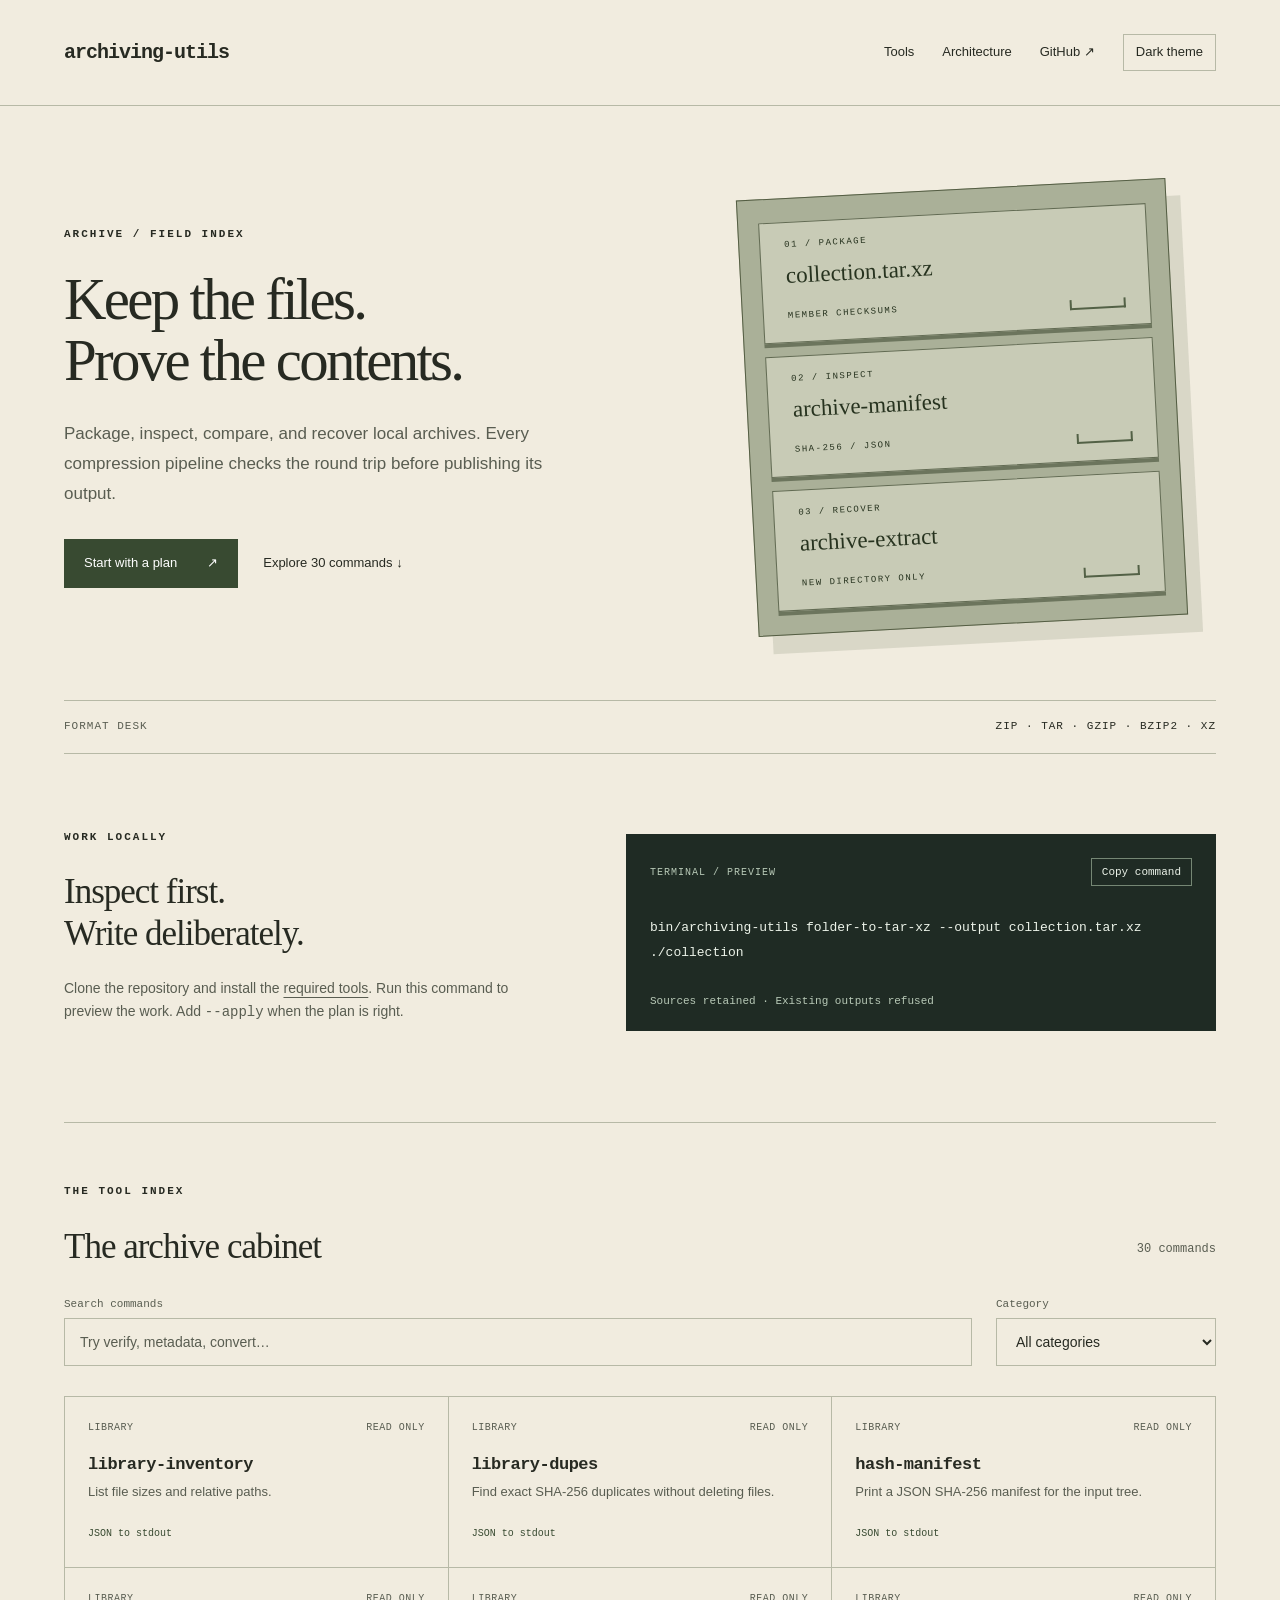
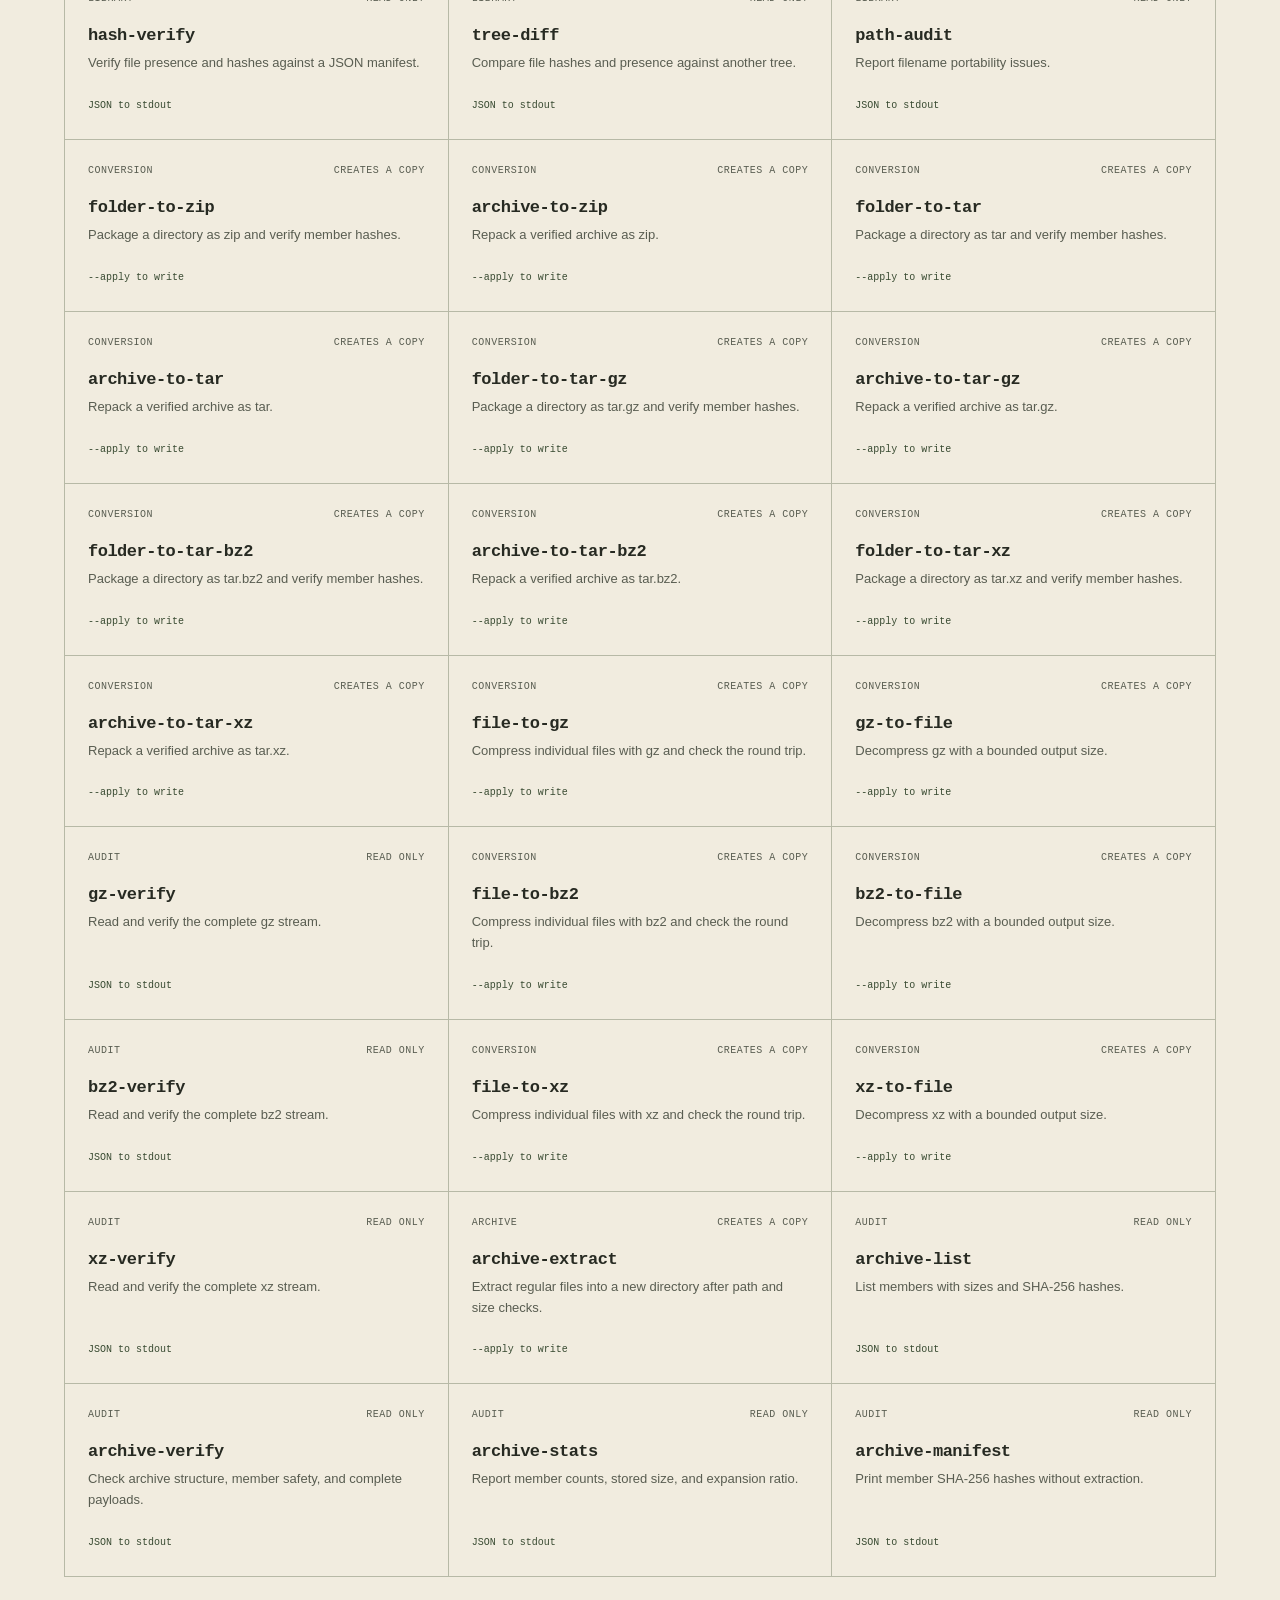
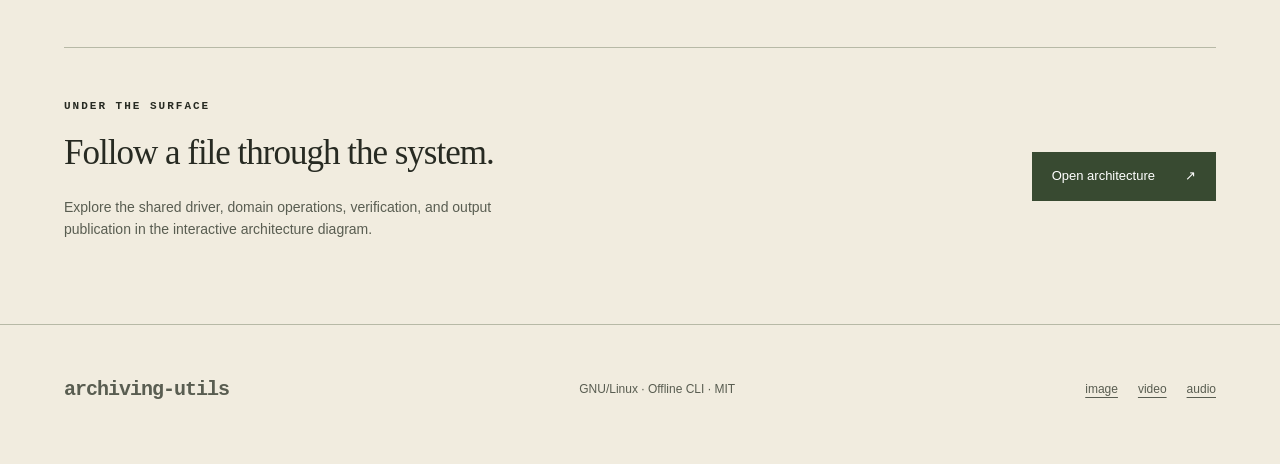
==== site/index.html @ 582b69da "feat: add verified archive tools and documentation site" ====
<!doctype html>
<html lang="en"><head><meta charset="utf-8"><meta name="viewport" content="width=device-width, initial-scale=1"><meta name="description" content="Package, inspect, compare, and recover local archives. Every compression pipeline checks the round trip before publishing its output."><meta name="color-scheme" content="light dark"><title>archiving-utils — local library tools</title><link rel="icon" href="favicon.svg" type="image/svg+xml"><link rel="stylesheet" href="style.css"><script src="app.js" defer></script></head>
<body class="archive"><a class="skip" href="#main">Skip to content</a><header><a class="wordmark" href="./">archiving-utils</a><nav aria-label="Main"><a href="#catalog">Tools</a><a href="diagrams/architecture.html">Architecture</a><a href="https://github.com/bolens/archiving-utils">GitHub ↗</a><button id="theme" type="button" aria-label="Toggle color theme">Theme</button></nav></header>
<main id="main"><section class="hero"><div class="hero-copy"><p class="eyebrow">ARCHIVE / FIELD INDEX</p><h1>Keep the files.<br>Prove the contents.</h1><p class="intro">Package, inspect, compare, and recover local archives. Every compression pipeline checks the round trip before publishing its output.</p><div class="hero-actions"><a class="primary" href="#start">Start with a plan <span>↗</span></a><a href="#catalog">Explore 30 commands ↓</a></div></div><div class="hero-art" aria-hidden="true"><div class="cabinet"><div class="drawer"><span>01 / PACKAGE</span><b>collection.tar.xz</b><small>MEMBER CHECKSUMS</small></div><div class="drawer"><span>02 / INSPECT</span><b>archive-manifest</b><small>SHA-256 / JSON</small></div><div class="drawer"><span>03 / RECOVER</span><b>archive-extract</b><small>NEW DIRECTORY ONLY</small></div></div></div></section>
<div class="format-band"><span>FORMAT DESK</span><p>ZIP · TAR · GZIP · BZIP2 · XZ</p></div>
<section id="start" class="start"><div><p class="eyebrow">WORK LOCALLY</p><h2>Inspect first.<br>Write deliberately.</h2><p>Clone the repository and install the <a href="https://github.com/bolens/archiving-utils/blob/main/docs/requirements.md">required tools</a>. Run this command to preview the work. Add <code>--apply</code> when the plan is right.</p></div><div class="terminal"><div class="terminal-title"><span>TERMINAL / PREVIEW</span><button id="copy" type="button">Copy command</button></div><pre><code id="command">bin/archiving-utils folder-to-tar-xz --output collection.tar.xz ./collection</code></pre><p id="copy-status" role="status">Sources retained · Existing outputs refused</p></div></section>
<section id="catalog" class="catalog"><div class="section-heading"><div><p class="eyebrow">THE TOOL INDEX</p><h2>The archive cabinet</h2></div><p id="count" role="status">30 commands</p></div><div class="filters"><label>Search commands<input type="search" id="search" placeholder="Try verify, metadata, convert…"></label><label>Category<select id="category"><option value="all">All categories</option><option value="archive">Archive</option><option value="audit">Audit</option><option value="conversion">Conversion</option><option value="library">Library</option></select></label></div><div class="tools"><article class="tool" data-category="library" data-search="library-inventory List file sizes and relative paths."><div class="tool-meta"><span>library</span><span>Read only</span></div><h3><a href="https://github.com/bolens/archiving-utils/tree/main/util/library/library-inventory">library-inventory</a></h3><p>List file sizes and relative paths.</p><code>JSON to stdout</code></article><article class="tool" data-category="library" data-search="library-dupes Find exact SHA-256 duplicates without deleting files."><div class="tool-meta"><span>library</span><span>Read only</span></div><h3><a href="https://github.com/bolens/archiving-utils/tree/main/util/library/library-dupes">library-dupes</a></h3><p>Find exact SHA-256 duplicates without deleting files.</p><code>JSON to stdout</code></article><article class="tool" data-category="library" data-search="hash-manifest Print a JSON SHA-256 manifest for the input tree."><div class="tool-meta"><span>library</span><span>Read only</span></div><h3><a href="https://github.com/bolens/archiving-utils/tree/main/util/library/hash-manifest">hash-manifest</a></h3><p>Print a JSON SHA-256 manifest for the input tree.</p><code>JSON to stdout</code></article><article class="tool" data-category="library" data-search="hash-verify Verify file presence and hashes against a JSON manifest."><div class="tool-meta"><span>library</span><span>Read only</span></div><h3><a href="https://github.com/bolens/archiving-utils/tree/main/util/library/hash-verify">hash-verify</a></h3><p>Verify file presence and hashes against a JSON manifest.</p><code>JSON to stdout</code></article><article class="tool" data-category="library" data-search="tree-diff Compare file hashes and presence against another tree."><div class="tool-meta"><span>library</span><span>Read only</span></div><h3><a href="https://github.com/bolens/archiving-utils/tree/main/util/library/tree-diff">tree-diff</a></h3><p>Compare file hashes and presence against another tree.</p><code>JSON to stdout</code></article><article class="tool" data-category="library" data-search="path-audit Report filename portability issues."><div class="tool-meta"><span>library</span><span>Read only</span></div><h3><a href="https://github.com/bolens/archiving-utils/tree/main/util/library/path-audit">path-audit</a></h3><p>Report filename portability issues.</p><code>JSON to stdout</code></article><article class="tool" data-category="conversion" data-search="folder-to-zip Package a directory as zip and verify member hashes."><div class="tool-meta"><span>conversion</span><span>Creates a copy</span></div><h3><a href="https://github.com/bolens/archiving-utils/tree/main/conversion/folder-to-zip">folder-to-zip</a></h3><p>Package a directory as zip and verify member hashes.</p><code>--apply to write</code></article><article class="tool" data-category="conversion" data-search="archive-to-zip Repack a verified archive as zip."><div class="tool-meta"><span>conversion</span><span>Creates a copy</span></div><h3><a href="https://github.com/bolens/archiving-utils/tree/main/conversion/archive-to-zip">archive-to-zip</a></h3><p>Repack a verified archive as zip.</p><code>--apply to write</code></article><article class="tool" data-category="conversion" data-search="folder-to-tar Package a directory as tar and verify member hashes."><div class="tool-meta"><span>conversion</span><span>Creates a copy</span></div><h3><a href="https://github.com/bolens/archiving-utils/tree/main/conversion/folder-to-tar">folder-to-tar</a></h3><p>Package a directory as tar and verify member hashes.</p><code>--apply to write</code></article><article class="tool" data-category="conversion" data-search="archive-to-tar Repack a verified archive as tar."><div class="tool-meta"><span>conversion</span><span>Creates a copy</span></div><h3><a href="https://github.com/bolens/archiving-utils/tree/main/conversion/archive-to-tar">archive-to-tar</a></h3><p>Repack a verified archive as tar.</p><code>--apply to write</code></article><article class="tool" data-category="conversion" data-search="folder-to-tar-gz Package a directory as tar.gz and verify member hashes."><div class="tool-meta"><span>conversion</span><span>Creates a copy</span></div><h3><a href="https://github.com/bolens/archiving-utils/tree/main/conversion/folder-to-tar-gz">folder-to-tar-gz</a></h3><p>Package a directory as tar.gz and verify member hashes.</p><code>--apply to write</code></article><article class="tool" data-category="conversion" data-search="archive-to-tar-gz Repack a verified archive as tar.gz."><div class="tool-meta"><span>conversion</span><span>Creates a copy</span></div><h3><a href="https://github.com/bolens/archiving-utils/tree/main/conversion/archive-to-tar-gz">archive-to-tar-gz</a></h3><p>Repack a verified archive as tar.gz.</p><code>--apply to write</code></article><article class="tool" data-category="conversion" data-search="folder-to-tar-bz2 Package a directory as tar.bz2 and verify member hashes."><div class="tool-meta"><span>conversion</span><span>Creates a copy</span></div><h3><a href="https://github.com/bolens/archiving-utils/tree/main/conversion/folder-to-tar-bz2">folder-to-tar-bz2</a></h3><p>Package a directory as tar.bz2 and verify member hashes.</p><code>--apply to write</code></article><article class="tool" data-category="conversion" data-search="archive-to-tar-bz2 Repack a verified archive as tar.bz2."><div class="tool-meta"><span>conversion</span><span>Creates a copy</span></div><h3><a href="https://github.com/bolens/archiving-utils/tree/main/conversion/archive-to-tar-bz2">archive-to-tar-bz2</a></h3><p>Repack a verified archive as tar.bz2.</p><code>--apply to write</code></article><article class="tool" data-category="conversion" data-search="folder-to-tar-xz Package a directory as tar.xz and verify member hashes."><div class="tool-meta"><span>conversion</span><span>Creates a copy</span></div><h3><a href="https://github.com/bolens/archiving-utils/tree/main/conversion/folder-to-tar-xz">folder-to-tar-xz</a></h3><p>Package a directory as tar.xz and verify member hashes.</p><code>--apply to write</code></article><article class="tool" data-category="conversion" data-search="archive-to-tar-xz Repack a verified archive as tar.xz."><div class="tool-meta"><span>conversion</span><span>Creates a copy</span></div><h3><a href="https://github.com/bolens/archiving-utils/tree/main/conversion/archive-to-tar-xz">archive-to-tar-xz</a></h3><p>Repack a verified archive as tar.xz.</p><code>--apply to write</code></article><article class="tool" data-category="conversion" data-search="file-to-gz Compress individual files with gz and check the round trip."><div class="tool-meta"><span>conversion</span><span>Creates a copy</span></div><h3><a href="https://github.com/bolens/archiving-utils/tree/main/conversion/file-to-gz">file-to-gz</a></h3><p>Compress individual files with gz and check the round trip.</p><code>--apply to write</code></article><article class="tool" data-category="conversion" data-search="gz-to-file Decompress gz with a bounded output size."><div class="tool-meta"><span>conversion</span><span>Creates a copy</span></div><h3><a href="https://github.com/bolens/archiving-utils/tree/main/conversion/gz-to-file">gz-to-file</a></h3><p>Decompress gz with a bounded output size.</p><code>--apply to write</code></article><article class="tool" data-category="audit" data-search="gz-verify Read and verify the complete gz stream."><div class="tool-meta"><span>audit</span><span>Read only</span></div><h3><a href="https://github.com/bolens/archiving-utils/tree/main/util/audit/gz-verify">gz-verify</a></h3><p>Read and verify the complete gz stream.</p><code>JSON to stdout</code></article><article class="tool" data-category="conversion" data-search="file-to-bz2 Compress individual files with bz2 and check the round trip."><div class="tool-meta"><span>conversion</span><span>Creates a copy</span></div><h3><a href="https://github.com/bolens/archiving-utils/tree/main/conversion/file-to-bz2">file-to-bz2</a></h3><p>Compress individual files with bz2 and check the round trip.</p><code>--apply to write</code></article><article class="tool" data-category="conversion" data-search="bz2-to-file Decompress bz2 with a bounded output size."><div class="tool-meta"><span>conversion</span><span>Creates a copy</span></div><h3><a href="https://github.com/bolens/archiving-utils/tree/main/conversion/bz2-to-file">bz2-to-file</a></h3><p>Decompress bz2 with a bounded output size.</p><code>--apply to write</code></article><article class="tool" data-category="audit" data-search="bz2-verify Read and verify the complete bz2 stream."><div class="tool-meta"><span>audit</span><span>Read only</span></div><h3><a href="https://github.com/bolens/archiving-utils/tree/main/util/audit/bz2-verify">bz2-verify</a></h3><p>Read and verify the complete bz2 stream.</p><code>JSON to stdout</code></article><article class="tool" data-category="conversion" data-search="file-to-xz Compress individual files with xz and check the round trip."><div class="tool-meta"><span>conversion</span><span>Creates a copy</span></div><h3><a href="https://github.com/bolens/archiving-utils/tree/main/conversion/file-to-xz">file-to-xz</a></h3><p>Compress individual files with xz and check the round trip.</p><code>--apply to write</code></article><article class="tool" data-category="conversion" data-search="xz-to-file Decompress xz with a bounded output size."><div class="tool-meta"><span>conversion</span><span>Creates a copy</span></div><h3><a href="https://github.com/bolens/archiving-utils/tree/main/conversion/xz-to-file">xz-to-file</a></h3><p>Decompress xz with a bounded output size.</p><code>--apply to write</code></article><article class="tool" data-category="audit" data-search="xz-verify Read and verify the complete xz stream."><div class="tool-meta"><span>audit</span><span>Read only</span></div><h3><a href="https://github.com/bolens/archiving-utils/tree/main/util/audit/xz-verify">xz-verify</a></h3><p>Read and verify the complete xz stream.</p><code>JSON to stdout</code></article><article class="tool" data-category="archive" data-search="archive-extract Extract regular files into a new directory after path and size checks."><div class="tool-meta"><span>archive</span><span>Creates a copy</span></div><h3><a href="https://github.com/bolens/archiving-utils/tree/main/util/archive/archive-extract">archive-extract</a></h3><p>Extract regular files into a new directory after path and size checks.</p><code>--apply to write</code></article><article class="tool" data-category="audit" data-search="archive-list List members with sizes and SHA-256 hashes."><div class="tool-meta"><span>audit</span><span>Read only</span></div><h3><a href="https://github.com/bolens/archiving-utils/tree/main/util/audit/archive-list">archive-list</a></h3><p>List members with sizes and SHA-256 hashes.</p><code>JSON to stdout</code></article><article class="tool" data-category="audit" data-search="archive-verify Check archive structure, member safety, and complete payloads."><div class="tool-meta"><span>audit</span><span>Read only</span></div><h3><a href="https://github.com/bolens/archiving-utils/tree/main/util/audit/archive-verify">archive-verify</a></h3><p>Check archive structure, member safety, and complete payloads.</p><code>JSON to stdout</code></article><article class="tool" data-category="audit" data-search="archive-stats Report member counts, stored size, and expansion ratio."><div class="tool-meta"><span>audit</span><span>Read only</span></div><h3><a href="https://github.com/bolens/archiving-utils/tree/main/util/audit/archive-stats">archive-stats</a></h3><p>Report member counts, stored size, and expansion ratio.</p><code>JSON to stdout</code></article><article class="tool" data-category="audit" data-search="archive-manifest Print member SHA-256 hashes without extraction."><div class="tool-meta"><span>audit</span><span>Read only</span></div><h3><a href="https://github.com/bolens/archiving-utils/tree/main/util/audit/archive-manifest">archive-manifest</a></h3><p>Print member SHA-256 hashes without extraction.</p><code>JSON to stdout</code></article></div><p id="empty" hidden>No commands match. Try another search or select all categories.</p></section>
<section class="architecture-link"><div><p class="eyebrow">UNDER THE SURFACE</p><h2>Follow a file through the system.</h2><p>Explore the shared driver, domain operations, verification, and output publication in the interactive architecture diagram.</p></div><a class="primary" href="diagrams/architecture.html">Open architecture <span>↗</span></a></section>
</main><footer><a class="wordmark" href="./">archiving-utils</a><p>GNU/Linux · Offline CLI · MIT</p><div><a href="https://bolens.github.io/image-utils/">image</a><a href="https://bolens.github.io/video-utils/">video</a><a href="https://github.com/bolens/audio-utils">audio</a></div></footer></body></html>
---- site/style.css ----
*{box-sizing:border-box}html{scroll-behavior:smooth;scroll-padding-top:24px}body{--bg:#f1ecdf;--ink:#272a22;--muted:#595d51;--line:#b7b9a6;--panel:#e4e1d2;--accent:#384a31;--accent-ink:#fff;--code:#1f2b24;margin:0;background:var(--bg);color:var(--ink);font-family:Arial,Helvetica,sans-serif;line-height:1.6}body.image{--bg:#f9f8f3;--ink:#262427;--muted:#66616b;--line:#d4ced8;--panel:#eeebf0;--accent:#713fed;--code:#282034}body.video{--bg:#101619;--ink:#e8eff0;--muted:#a0b4bb;--line:#34474e;--panel:#1c282d;--accent:#bdff69;--accent-ink:#152013;--code:#0a1012}body[data-theme=dark]:not(.video){--bg:#19211d;--ink:#edf1e9;--muted:#b7c6b8;--line:#526054;--panel:#27342b;--accent:#b2cf9e;--accent-ink:#162110;--code:#101b14}body.image[data-theme=dark]{--bg:#211d28;--ink:#f0eaf5;--muted:#c0b2ce;--line:#554966;--panel:#302737;--accent:#ccb0ff;--accent-ink:#251935;--code:#17111f}body.video[data-theme=light]{--bg:#eff4ed;--ink:#17221a;--muted:#4a6050;--line:#adc2b0;--panel:#e0e9dc;--accent:#2f511a;--accent-ink:#fff;--code:#0a1012}a{color:inherit;text-underline-offset:4px}button,input,select{font:inherit}button,a,input,select{-webkit-tap-highlight-color:transparent}button{cursor:pointer}a:focus-visible,button:focus-visible,input:focus-visible,select:focus-visible{outline:3px solid var(--accent);outline-offset:5px}header,main,footer{max-width:1440px;margin:0 auto;padding:0 64px}header{min-height:106px;display:flex;align-items:center;justify-content:space-between;border-bottom:1px solid var(--line);gap:24px}.wordmark{font-family:monospace;font-size:20px;font-weight:bold;letter-spacing:-1px;text-decoration:none}nav{display:flex;gap:28px;align-items:center;font-size:13px}nav a{text-decoration:none}nav a:hover{text-decoration:underline}nav button{background:none;border:1px solid var(--line);color:var(--ink);padding:7px 12px;border-radius:0}.hero{min-height:594px;display:grid;grid-template-columns:1.15fr 1fr;align-items:center;gap:58px;padding:72px 0 64px}.eyebrow{font-family:monospace;font-size:11px;font-weight:700;letter-spacing:2px;margin:0 0 25px}h1{font-family:Georgia,serif;font-weight:400;font-size:clamp(44px,4.6vw,72px);line-height:1.04;letter-spacing:-2.7px;margin:0 0 28px}.image h1{font-family:Arial,sans-serif;font-size:clamp(42px,4.4vw,66px);font-weight:600;letter-spacing:-3.5px}.video h1{font-family:Arial,sans-serif;font-weight:700;font-size:clamp(44px,4.8vw,72px);letter-spacing:-3px}.intro{font-size:17px;line-height:1.75;max-width:510px;color:var(--muted)}.hero-actions{display:flex;gap:25px;align-items:center;margin-top:30px;font-size:13px}.hero-actions>a:last-child{text-decoration:none}.primary{display:inline-flex;gap:30px;align-items:center;justify-content:space-between;background:var(--accent);color:var(--accent-ink);padding:14px 20px;font-size:13px;text-decoration:none;white-space:nowrap}.primary:hover{filter:brightness(1.15)}.format-band{display:flex;justify-content:space-between;gap:24px;border-top:1px solid var(--line);border-bottom:1px solid var(--line);padding:17px 0;font-family:monospace;font-size:11px;letter-spacing:1px}.format-band>span{color:var(--muted);flex-shrink:0}.format-band p{margin:0}.start{display:grid;grid-template-columns:1fr 1.25fr;gap:90px;align-items:center;padding:75px 0 85px}h2{font-size:32px;font-weight:500;letter-spacing:-1px;line-height:1.2;margin:0 0 22px}.archive h2{font-family:Georgia,serif;font-size:35px}.start p:not(.eyebrow),.architecture-link p:not(.eyebrow){max-width:470px;font-size:14px;color:var(--muted)}.terminal{background:var(--code);color:#ecf3e9;min-width:0;padding:24px}.terminal-title{display:flex;justify-content:space-between;align-items:center;gap:12px;font:10px monospace;letter-spacing:1px;color:#b8c9b7}.terminal button{color:#ecf3e9;border:1px solid #758774;background:transparent;padding:7px 10px;font-size:11px;letter-spacing:0}pre{white-space:pre-wrap;overflow-wrap:anywhere;font-size:13px;line-height:1.9;margin:30px 0}code{font-family:monospace}.terminal p{font:11px monospace!important;color:#b8c9b7!important;margin:0}.catalog{border-top:1px solid var(--line);padding:60px 0 70px}.section-heading{display:flex;align-items:flex-end;justify-content:space-between;gap:20px;margin-bottom:30px}.section-heading h2{margin:0}.section-heading>p{font:12px monospace;color:var(--muted)}.filters{display:grid;grid-template-columns:1fr 220px;gap:24px;margin-bottom:30px}.filters label{display:flex;flex-direction:column;gap:8px;font:11px monospace;color:var(--muted)}input,select{color:var(--ink);background:var(--bg);border:1px solid var(--line);border-radius:0;padding:12px 15px;height:48px;width:100%;font:14px Arial,sans-serif}input::placeholder{color:var(--muted)}.tools{display:grid;grid-template-columns:repeat(3,minmax(0,1fr));gap:0;border-left:1px solid var(--line);border-top:1px solid var(--line)}.tool{min-width:0;padding:25px 23px;border-right:1px solid var(--line);border-bottom:1px solid var(--line);display:flex;flex-direction:column}.tool[hidden]{display:none}.tool-meta{display:flex;justify-content:space-between;gap:8px;font:10px monospace;color:var(--muted);text-transform:uppercase;letter-spacing:.5px}h3{font:600 17px monospace;letter-spacing:-.5px;overflow-wrap:anywhere;margin:22px 0 8px}h3 a{text-decoration:none}h3 a:hover{text-decoration:underline}.tool p{font-size:13px;color:var(--muted);margin:0 0 24px;flex:1}.tool>code{font-size:10px;color:var(--accent)}.image .tools{gap:16px;border:none}.image .tool{border:1px solid var(--line);background:var(--panel)}.video .tool{background:var(--panel)}#empty{border:1px solid var(--line);padding:30px}.architecture-link{padding:50px 0 70px;border-top:1px solid var(--line);display:flex;align-items:center;justify-content:space-between;gap:50px}.architecture-link h2{max-width:480px}.architecture-link .eyebrow{margin-bottom:16px}footer{min-height:130px;display:flex;gap:30px;align-items:center;justify-content:space-between;border-top:1px solid var(--line);font-size:12px;color:var(--muted)}footer div{display:flex;gap:20px}.skip{position:absolute;left:20px;top:-100px;padding:15px;background:var(--bg);z-index:5}.skip:focus{top:20px}.cabinet{background:#aab098;border:1px solid #545d43;padding:23px 20px 10px;transform:rotate(-3deg);box-shadow:14px 18px 0 #3f4b3022;max-width:430px;margin:auto}.drawer{position:relative;background:#c8cbb6;border:1px solid #626b53;margin-bottom:13px;padding:17px 24px 21px;color:#27331f;box-shadow:0 4px 0 #6c755d}.drawer span,.drawer small{display:block;font:9px monospace;letter-spacing:1.5px}.drawer b{display:block;font:23px Georgia,serif;margin:13px 0 22px}.drawer:after{content:'';position:absolute;right:24px;bottom:17px;width:52px;height:8px;border:2px solid #536146;border-top:0}.contact-art{display:grid;grid-template-columns:1fr 1fr;gap:14px;padding:18px;background:#e9e3ee;transform:rotate(3deg)}.swatch{aspect-ratio:1;position:relative;overflow:hidden;background:#c3afe5}.swatch:before{content:'';position:absolute;width:75%;height:75%;border-radius:50%;background:#704ba8;left:35%;top:25%;box-shadow:-50px -25px 0 #eddc8b}.swatch span{position:absolute;bottom:10px;left:12px;z-index:1;font:9px monospace;letter-spacing:1px;color:#241832;background:#f4edf9;padding:4px 7px}.s2{filter:grayscale(1)}.s3{background:#e0a773}.s3:before{width:135%;height:135%;left:5%;top:5%;background:#843e42;box-shadow:-40px -60px 0 #dec484}.s4{background:#b1bcad}.s4:before{width:45%;height:45%;left:40%;top:38%;background:#4c6657;box-shadow:-40px -35px 0 #d9dcb1}.art-note{font:10px monospace;color:var(--muted);text-align:center;padding-top:18px}.monitor{background:#172127;border:1px solid #48595e;box-shadow:15px 18px 0 #8dff6620;padding:17px;color:#cee1de}.timecode{display:flex;justify-content:space-between;font:11px monospace;color:#d2ff91;margin-bottom:14px}.timecode span{font-size:8px;color:#a2b9b8}.frame-art{height:200px;background:#809477;display:flex;overflow:hidden;align-items:flex-end;gap:2px}.frame-art i{display:block;flex:1;height:130%;background:#2e493b;transform:rotate(22deg) translateY(30px)}.frame-art i:nth-child(2){height:90%;background:#a3bb8e}.frame-art i:nth-child(3){height:115%;background:#496e52}.frame-art i:nth-child(4){height:70%;background:#d3e2bd}.tracks{display:grid;gap:7px;margin-top:17px}.tracks>div{display:flex;gap:10px;align-items:center;font:8px monospace}.tracks span{width:22px}.tracks b{font-weight:400;padding:10px;background:#3a5246;width:100%;border-left:3px solid #bef58e}.tracks>div:nth-child(2) b{background:#344e5b;border-color:#8bc8e1}.tracks>div:nth-child(3) b{background:#4b495c;border-color:#b4a7e1}@media(min-width:1600px){header,main,footer{padding-left:80px;padding-right:80px}}@media(max-width:1000px){header,main,footer{padding-left:32px;padding-right:32px}.hero{gap:28px;min-height:520px}.hero-actions{flex-direction:column;align-items:flex-start;gap:18px}.start{gap:35px}.tools{grid-template-columns:repeat(2,minmax(0,1fr))}h1,.image h1,.video h1{font-size:48px}.drawer b{font-size:20px}}@media(max-width:650px){header,main,footer{padding-left:22px;padding-right:22px}header{padding-top:22px;padding-bottom:22px;flex-wrap:wrap;gap:18px;min-height:0}.wordmark{font-size:19px}nav{gap:18px;font-size:12px;width:100%;justify-content:space-between}nav button{padding:5px 9px}.hero{grid-template-columns:1fr;padding:45px 0;gap:35px}h1,.image h1,.video h1{font-size:46px;letter-spacing:-2.5px}.hero-art{max-width:420px;width:100%;margin:0 auto;padding:8px}.hero-actions{flex-direction:row;align-items:center;gap:18px;flex-wrap:wrap}.intro{font-size:16px}.format-band{flex-direction:column;gap:8px;font-size:10px}.start{grid-template-columns:1fr;gap:25px;padding:45px 0}.start h2 br{display:none}.terminal{padding:20px}.terminal-title{letter-spacing:0}.filters{grid-template-columns:1fr;gap:16px}.tools{grid-template-columns:1fr}.section-heading{align-items:flex-start;flex-direction:column;gap:10px}.section-heading>p{margin:0}.catalog{padding:40px 0}.architecture-link{padding:40px 0;flex-direction:column;align-items:flex-start;gap:15px}footer{padding-top:30px;padding-bottom:30px;flex-direction:column;align-items:flex-start;gap:12px}footer p{margin:0}.eyebrow{font-size:10px;margin-bottom:20px}}@media(prefers-reduced-motion:reduce){html{scroll-behavior:auto}*{animation:none!important;transition:none!important}}
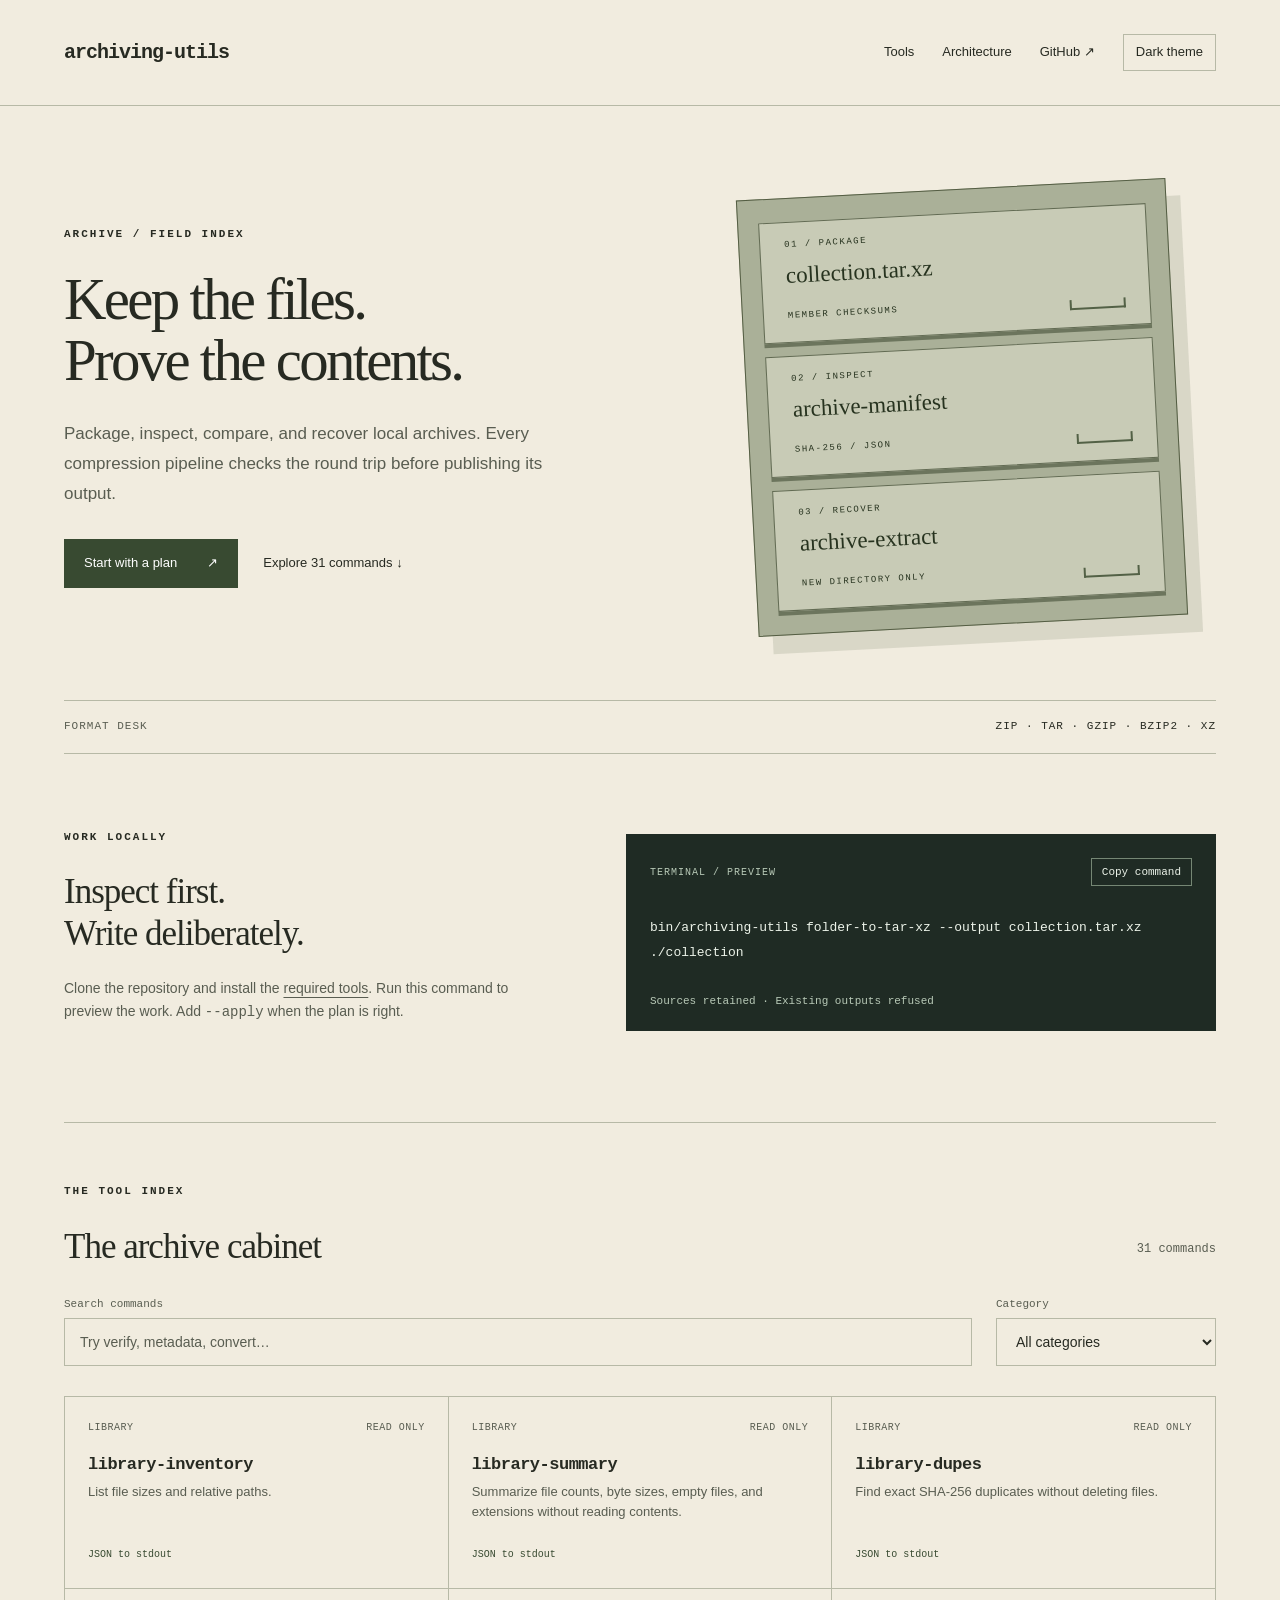
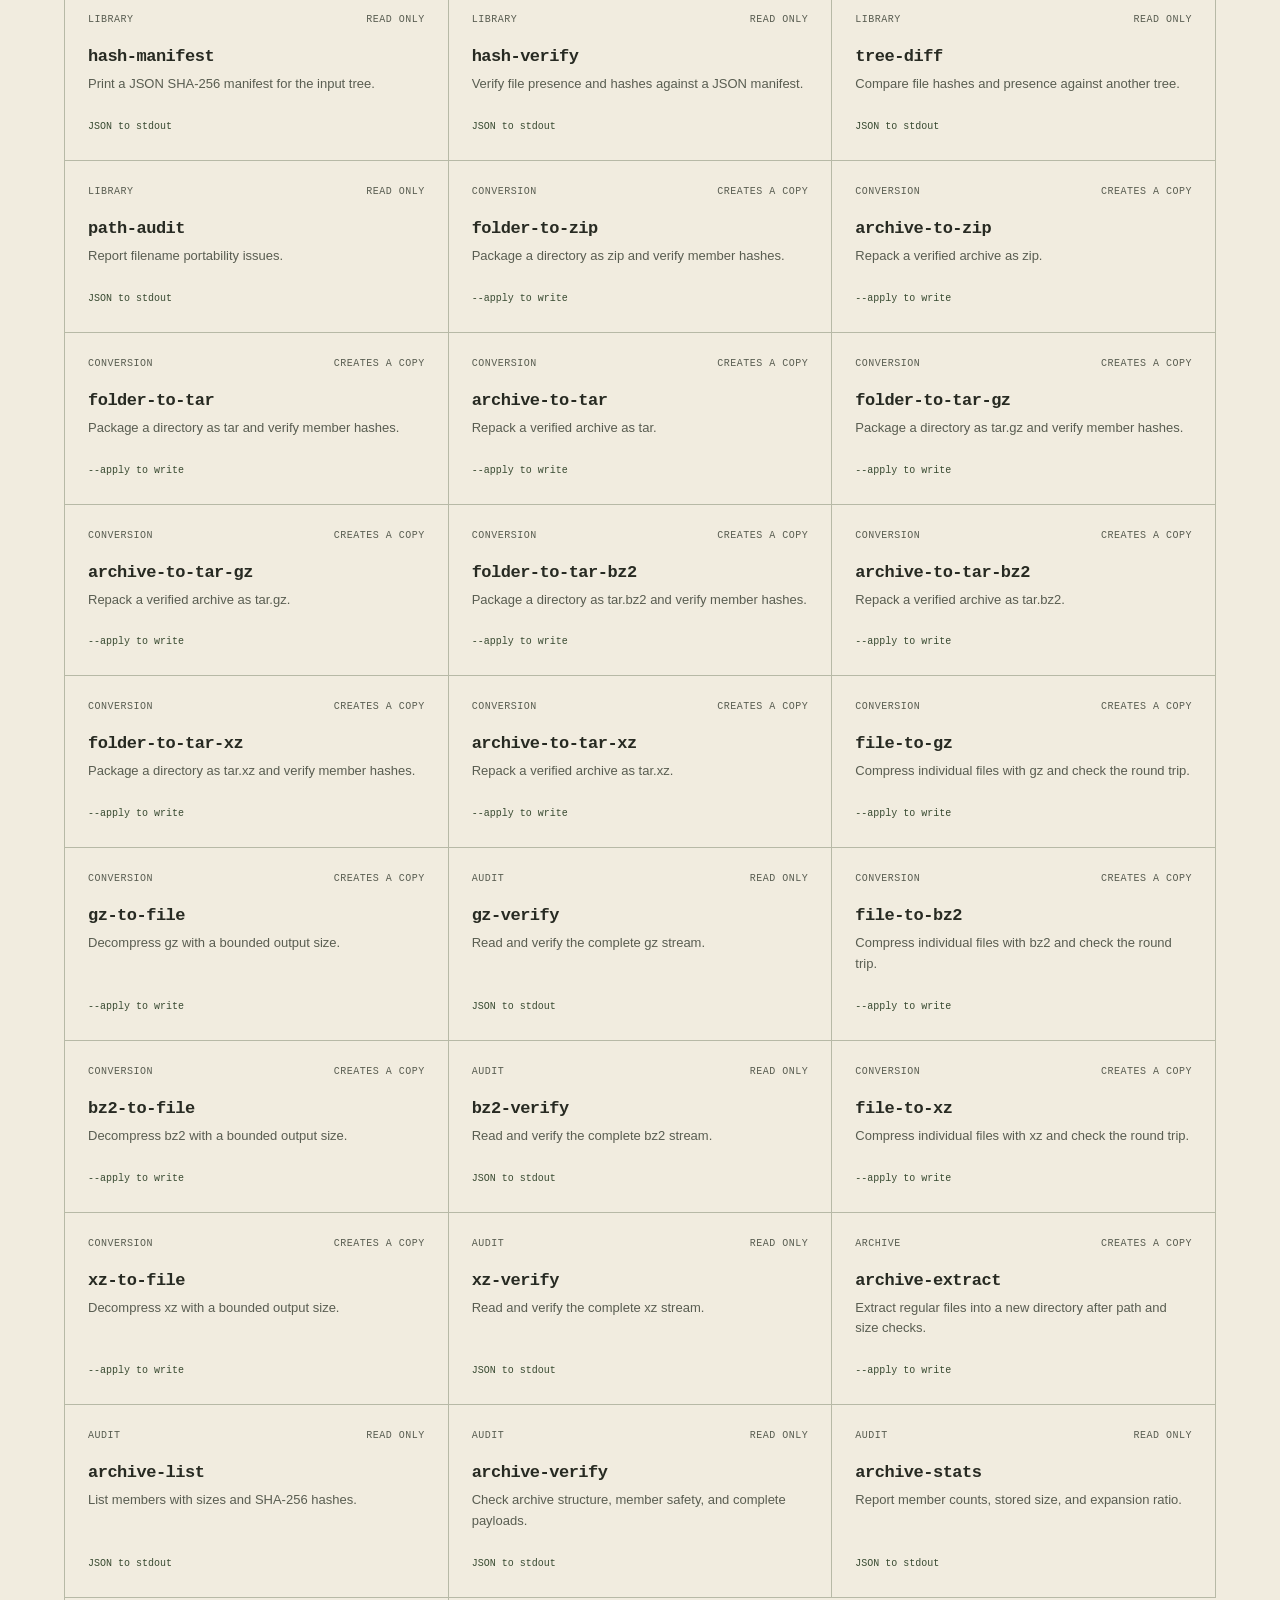
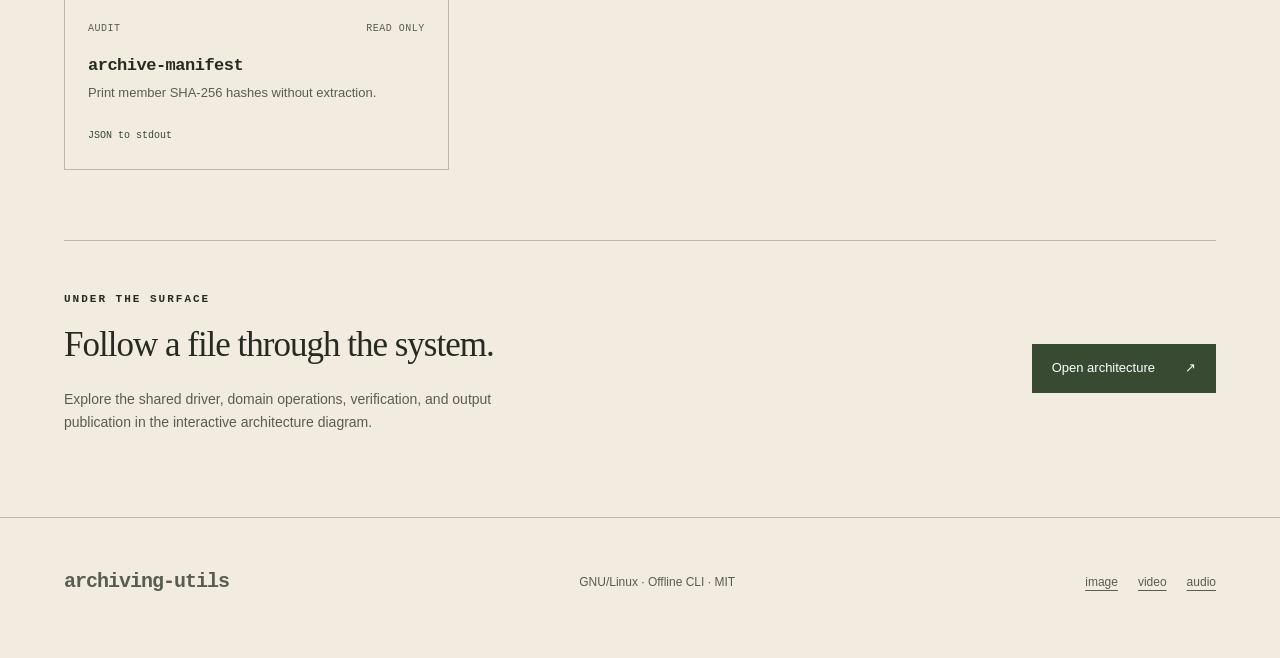
==== commit 825e7793: "feat: summarize library sizes and file types" ====
--- a/site/index.html
+++ b/site/index.html
@@ -1,9 +1,9 @@
 <!doctype html>
 <html lang="en"><head><meta charset="utf-8"><meta name="viewport" content="width=device-width, initial-scale=1"><meta name="description" content="Package, inspect, compare, and recover local archives. Every compression pipeline checks the round trip before publishing its output."><meta name="color-scheme" content="light dark"><title>archiving-utils — local library tools</title><link rel="icon" href="favicon.svg" type="image/svg+xml"><link rel="stylesheet" href="style.css"><script src="app.js" defer></script></head>
 <body class="archive"><a class="skip" href="#main">Skip to content</a><header><a class="wordmark" href="./">archiving-utils</a><nav aria-label="Main"><a href="#catalog">Tools</a><a href="diagrams/architecture.html">Architecture</a><a href="https://github.com/bolens/archiving-utils">GitHub ↗</a><button id="theme" type="button" aria-label="Toggle color theme">Theme</button></nav></header>
-<main id="main"><section class="hero"><div class="hero-copy"><p class="eyebrow">ARCHIVE / FIELD INDEX</p><h1>Keep the files.<br>Prove the contents.</h1><p class="intro">Package, inspect, compare, and recover local archives. Every compression pipeline checks the round trip before publishing its output.</p><div class="hero-actions"><a class="primary" href="#start">Start with a plan <span>↗</span></a><a href="#catalog">Explore 30 commands ↓</a></div></div><div class="hero-art" aria-hidden="true"><div class="cabinet"><div class="drawer"><span>01 / PACKAGE</span><b>collection.tar.xz</b><small>MEMBER CHECKSUMS</small></div><div class="drawer"><span>02 / INSPECT</span><b>archive-manifest</b><small>SHA-256 / JSON</small></div><div class="drawer"><span>03 / RECOVER</span><b>archive-extract</b><small>NEW DIRECTORY ONLY</small></div></div></div></section>
+<main id="main"><section class="hero"><div class="hero-copy"><p class="eyebrow">ARCHIVE / FIELD INDEX</p><h1>Keep the files.<br>Prove the contents.</h1><p class="intro">Package, inspect, compare, and recover local archives. Every compression pipeline checks the round trip before publishing its output.</p><div class="hero-actions"><a class="primary" href="#start">Start with a plan <span>↗</span></a><a href="#catalog">Explore 31 commands ↓</a></div></div><div class="hero-art" aria-hidden="true"><div class="cabinet"><div class="drawer"><span>01 / PACKAGE</span><b>collection.tar.xz</b><small>MEMBER CHECKSUMS</small></div><div class="drawer"><span>02 / INSPECT</span><b>archive-manifest</b><small>SHA-256 / JSON</small></div><div class="drawer"><span>03 / RECOVER</span><b>archive-extract</b><small>NEW DIRECTORY ONLY</small></div></div></div></section>
 <div class="format-band"><span>FORMAT DESK</span><p>ZIP · TAR · GZIP · BZIP2 · XZ</p></div>
 <section id="start" class="start"><div><p class="eyebrow">WORK LOCALLY</p><h2>Inspect first.<br>Write deliberately.</h2><p>Clone the repository and install the <a href="https://github.com/bolens/archiving-utils/blob/main/docs/requirements.md">required tools</a>. Run this command to preview the work. Add <code>--apply</code> when the plan is right.</p></div><div class="terminal"><div class="terminal-title"><span>TERMINAL / PREVIEW</span><button id="copy" type="button">Copy command</button></div><pre><code id="command">bin/archiving-utils folder-to-tar-xz --output collection.tar.xz ./collection</code></pre><p id="copy-status" role="status">Sources retained · Existing outputs refused</p></div></section>
-<section id="catalog" class="catalog"><div class="section-heading"><div><p class="eyebrow">THE TOOL INDEX</p><h2>The archive cabinet</h2></div><p id="count" role="status">30 commands</p></div><div class="filters"><label>Search commands<input type="search" id="search" placeholder="Try verify, metadata, convert…"></label><label>Category<select id="category"><option value="all">All categories</option><option value="archive">Archive</option><option value="audit">Audit</option><option value="conversion">Conversion</option><option value="library">Library</option></select></label></div><div class="tools"><article class="tool" data-category="library" data-search="library-inventory List file sizes and relative paths."><div class="tool-meta"><span>library</span><span>Read only</span></div><h3><a href="https://github.com/bolens/archiving-utils/tree/main/util/library/library-inventory">library-inventory</a></h3><p>List file sizes and relative paths.</p><code>JSON to stdout</code></article><article class="tool" data-category="library" data-search="library-dupes Find exact SHA-256 duplicates without deleting files."><div class="tool-meta"><span>library</span><span>Read only</span></div><h3><a href="https://github.com/bolens/archiving-utils/tree/main/util/library/library-dupes">library-dupes</a></h3><p>Find exact SHA-256 duplicates without deleting files.</p><code>JSON to stdout</code></article><article class="tool" data-category="library" data-search="hash-manifest Print a JSON SHA-256 manifest for the input tree."><div class="tool-meta"><span>library</span><span>Read only</span></div><h3><a href="https://github.com/bolens/archiving-utils/tree/main/util/library/hash-manifest">hash-manifest</a></h3><p>Print a JSON SHA-256 manifest for the input tree.</p><code>JSON to stdout</code></article><article class="tool" data-category="library" data-search="hash-verify Verify file presence and hashes against a JSON manifest."><div class="tool-meta"><span>library</span><span>Read only</span></div><h3><a href="https://github.com/bolens/archiving-utils/tree/main/util/library/hash-verify">hash-verify</a></h3><p>Verify file presence and hashes against a JSON manifest.</p><code>JSON to stdout</code></article><article class="tool" data-category="library" data-search="tree-diff Compare file hashes and presence against another tree."><div class="tool-meta"><span>library</span><span>Read only</span></div><h3><a href="https://github.com/bolens/archiving-utils/tree/main/util/library/tree-diff">tree-diff</a></h3><p>Compare file hashes and presence against another tree.</p><code>JSON to stdout</code></article><article class="tool" data-category="library" data-search="path-audit Report filename portability issues."><div class="tool-meta"><span>library</span><span>Read only</span></div><h3><a href="https://github.com/bolens/archiving-utils/tree/main/util/library/path-audit">path-audit</a></h3><p>Report filename portability issues.</p><code>JSON to stdout</code></article><article class="tool" data-category="conversion" data-search="folder-to-zip Package a directory as zip and verify member hashes."><div class="tool-meta"><span>conversion</span><span>Creates a copy</span></div><h3><a href="https://github.com/bolens/archiving-utils/tree/main/conversion/folder-to-zip">folder-to-zip</a></h3><p>Package a directory as zip and verify member hashes.</p><code>--apply to write</code></article><article class="tool" data-category="conversion" data-search="archive-to-zip Repack a verified archive as zip."><div class="tool-meta"><span>conversion</span><span>Creates a copy</span></div><h3><a href="https://github.com/bolens/archiving-utils/tree/main/conversion/archive-to-zip">archive-to-zip</a></h3><p>Repack a verified archive as zip.</p><code>--apply to write</code></article><article class="tool" data-category="conversion" data-search="folder-to-tar Package a directory as tar and verify member hashes."><div class="tool-meta"><span>conversion</span><span>Creates a copy</span></div><h3><a href="https://github.com/bolens/archiving-utils/tree/main/conversion/folder-to-tar">folder-to-tar</a></h3><p>Package a directory as tar and verify member hashes.</p><code>--apply to write</code></article><article class="tool" data-category="conversion" data-search="archive-to-tar Repack a verified archive as tar."><div class="tool-meta"><span>conversion</span><span>Creates a copy</span></div><h3><a href="https://github.com/bolens/archiving-utils/tree/main/conversion/archive-to-tar">archive-to-tar</a></h3><p>Repack a verified archive as tar.</p><code>--apply to write</code></article><article class="tool" data-category="conversion" data-search="folder-to-tar-gz Package a directory as tar.gz and verify member hashes."><div class="tool-meta"><span>conversion</span><span>Creates a copy</span></div><h3><a href="https://github.com/bolens/archiving-utils/tree/main/conversion/folder-to-tar-gz">folder-to-tar-gz</a></h3><p>Package a directory as tar.gz and verify member hashes.</p><code>--apply to write</code></article><article class="tool" data-category="conversion" data-search="archive-to-tar-gz Repack a verified archive as tar.gz."><div class="tool-meta"><span>conversion</span><span>Creates a copy</span></div><h3><a href="https://github.com/bolens/archiving-utils/tree/main/conversion/archive-to-tar-gz">archive-to-tar-gz</a></h3><p>Repack a verified archive as tar.gz.</p><code>--apply to write</code></article><article class="tool" data-category="conversion" data-search="folder-to-tar-bz2 Package a directory as tar.bz2 and verify member hashes."><div class="tool-meta"><span>conversion</span><span>Creates a copy</span></div><h3><a href="https://github.com/bolens/archiving-utils/tree/main/conversion/folder-to-tar-bz2">folder-to-tar-bz2</a></h3><p>Package a directory as tar.bz2 and verify member hashes.</p><code>--apply to write</code></article><article class="tool" data-category="conversion" data-search="archive-to-tar-bz2 Repack a verified archive as tar.bz2."><div class="tool-meta"><span>conversion</span><span>Creates a copy</span></div><h3><a href="https://github.com/bolens/archiving-utils/tree/main/conversion/archive-to-tar-bz2">archive-to-tar-bz2</a></h3><p>Repack a verified archive as tar.bz2.</p><code>--apply to write</code></article><article class="tool" data-category="conversion" data-search="folder-to-tar-xz Package a directory as tar.xz and verify member hashes."><div class="tool-meta"><span>conversion</span><span>Creates a copy</span></div><h3><a href="https://github.com/bolens/archiving-utils/tree/main/conversion/folder-to-tar-xz">folder-to-tar-xz</a></h3><p>Package a directory as tar.xz and verify member hashes.</p><code>--apply to write</code></article><article class="tool" data-category="conversion" data-search="archive-to-tar-xz Repack a verified archive as tar.xz."><div class="tool-meta"><span>conversion</span><span>Creates a copy</span></div><h3><a href="https://github.com/bolens/archiving-utils/tree/main/conversion/archive-to-tar-xz">archive-to-tar-xz</a></h3><p>Repack a verified archive as tar.xz.</p><code>--apply to write</code></article><article class="tool" data-category="conversion" data-search="file-to-gz Compress individual files with gz and check the round trip."><div class="tool-meta"><span>conversion</span><span>Creates a copy</span></div><h3><a href="https://github.com/bolens/archiving-utils/tree/main/conversion/file-to-gz">file-to-gz</a></h3><p>Compress individual files with gz and check the round trip.</p><code>--apply to write</code></article><article class="tool" data-category="conversion" data-search="gz-to-file Decompress gz with a bounded output size."><div class="tool-meta"><span>conversion</span><span>Creates a copy</span></div><h3><a href="https://github.com/bolens/archiving-utils/tree/main/conversion/gz-to-file">gz-to-file</a></h3><p>Decompress gz with a bounded output size.</p><code>--apply to write</code></article><article class="tool" data-category="audit" data-search="gz-verify Read and verify the complete gz stream."><div class="tool-meta"><span>audit</span><span>Read only</span></div><h3><a href="https://github.com/bolens/archiving-utils/tree/main/util/audit/gz-verify">gz-verify</a></h3><p>Read and verify the complete gz stream.</p><code>JSON to stdout</code></article><article class="tool" data-category="conversion" data-search="file-to-bz2 Compress individual files with bz2 and check the round trip."><div class="tool-meta"><span>conversion</span><span>Creates a copy</span></div><h3><a href="https://github.com/bolens/archiving-utils/tree/main/conversion/file-to-bz2">file-to-bz2</a></h3><p>Compress individual files with bz2 and check the round trip.</p><code>--apply to write</code></article><article class="tool" data-category="conversion" data-search="bz2-to-file Decompress bz2 with a bounded output size."><div class="tool-meta"><span>conversion</span><span>Creates a copy</span></div><h3><a href="https://github.com/bolens/archiving-utils/tree/main/conversion/bz2-to-file">bz2-to-file</a></h3><p>Decompress bz2 with a bounded output size.</p><code>--apply to write</code></article><article class="tool" data-category="audit" data-search="bz2-verify Read and verify the complete bz2 stream."><div class="tool-meta"><span>audit</span><span>Read only</span></div><h3><a href="https://github.com/bolens/archiving-utils/tree/main/util/audit/bz2-verify">bz2-verify</a></h3><p>Read and verify the complete bz2 stream.</p><code>JSON to stdout</code></article><article class="tool" data-category="conversion" data-search="file-to-xz Compress individual files with xz and check the round trip."><div class="tool-meta"><span>conversion</span><span>Creates a copy</span></div><h3><a href="https://github.com/bolens/archiving-utils/tree/main/conversion/file-to-xz">file-to-xz</a></h3><p>Compress individual files with xz and check the round trip.</p><code>--apply to write</code></article><article class="tool" data-category="conversion" data-search="xz-to-file Decompress xz with a bounded output size."><div class="tool-meta"><span>conversion</span><span>Creates a copy</span></div><h3><a href="https://github.com/bolens/archiving-utils/tree/main/conversion/xz-to-file">xz-to-file</a></h3><p>Decompress xz with a bounded output size.</p><code>--apply to write</code></article><article class="tool" data-category="audit" data-search="xz-verify Read and verify the complete xz stream."><div class="tool-meta"><span>audit</span><span>Read only</span></div><h3><a href="https://github.com/bolens/archiving-utils/tree/main/util/audit/xz-verify">xz-verify</a></h3><p>Read and verify the complete xz stream.</p><code>JSON to stdout</code></article><article class="tool" data-category="archive" data-search="archive-extract Extract regular files into a new directory after path and size checks."><div class="tool-meta"><span>archive</span><span>Creates a copy</span></div><h3><a href="https://github.com/bolens/archiving-utils/tree/main/util/archive/archive-extract">archive-extract</a></h3><p>Extract regular files into a new directory after path and size checks.</p><code>--apply to write</code></article><article class="tool" data-category="audit" data-search="archive-list List members with sizes and SHA-256 hashes."><div class="tool-meta"><span>audit</span><span>Read only</span></div><h3><a href="https://github.com/bolens/archiving-utils/tree/main/util/audit/archive-list">archive-list</a></h3><p>List members with sizes and SHA-256 hashes.</p><code>JSON to stdout</code></article><article class="tool" data-category="audit" data-search="archive-verify Check archive structure, member safety, and complete payloads."><div class="tool-meta"><span>audit</span><span>Read only</span></div><h3><a href="https://github.com/bolens/archiving-utils/tree/main/util/audit/archive-verify">archive-verify</a></h3><p>Check archive structure, member safety, and complete payloads.</p><code>JSON to stdout</code></article><article class="tool" data-category="audit" data-search="archive-stats Report member counts, stored size, and expansion ratio."><div class="tool-meta"><span>audit</span><span>Read only</span></div><h3><a href="https://github.com/bolens/archiving-utils/tree/main/util/audit/archive-stats">archive-stats</a></h3><p>Report member counts, stored size, and expansion ratio.</p><code>JSON to stdout</code></article><article class="tool" data-category="audit" data-search="archive-manifest Print member SHA-256 hashes without extraction."><div class="tool-meta"><span>audit</span><span>Read only</span></div><h3><a href="https://github.com/bolens/archiving-utils/tree/main/util/audit/archive-manifest">archive-manifest</a></h3><p>Print member SHA-256 hashes without extraction.</p><code>JSON to stdout</code></article></div><p id="empty" hidden>No commands match. Try another search or select all categories.</p></section>
+<section id="catalog" class="catalog"><div class="section-heading"><div><p class="eyebrow">THE TOOL INDEX</p><h2>The archive cabinet</h2></div><p id="count" role="status">31 commands</p></div><div class="filters"><label>Search commands<input type="search" id="search" placeholder="Try verify, metadata, convert…"></label><label>Category<select id="category"><option value="all">All categories</option><option value="archive">Archive</option><option value="audit">Audit</option><option value="conversion">Conversion</option><option value="library">Library</option></select></label></div><div class="tools"><article class="tool" data-category="library" data-search="library-inventory List file sizes and relative paths."><div class="tool-meta"><span>library</span><span>Read only</span></div><h3><a href="https://github.com/bolens/archiving-utils/tree/main/util/library/library-inventory">library-inventory</a></h3><p>List file sizes and relative paths.</p><code>JSON to stdout</code></article><article class="tool" data-category="library" data-search="library-summary Summarize file counts, byte sizes, empty files, and extensions without reading contents."><div class="tool-meta"><span>library</span><span>Read only</span></div><h3><a href="https://github.com/bolens/archiving-utils/tree/main/util/library/library-summary">library-summary</a></h3><p>Summarize file counts, byte sizes, empty files, and extensions without reading contents.</p><code>JSON to stdout</code></article><article class="tool" data-category="library" data-search="library-dupes Find exact SHA-256 duplicates without deleting files."><div class="tool-meta"><span>library</span><span>Read only</span></div><h3><a href="https://github.com/bolens/archiving-utils/tree/main/util/library/library-dupes">library-dupes</a></h3><p>Find exact SHA-256 duplicates without deleting files.</p><code>JSON to stdout</code></article><article class="tool" data-category="library" data-search="hash-manifest Print a JSON SHA-256 manifest for the input tree."><div class="tool-meta"><span>library</span><span>Read only</span></div><h3><a href="https://github.com/bolens/archiving-utils/tree/main/util/library/hash-manifest">hash-manifest</a></h3><p>Print a JSON SHA-256 manifest for the input tree.</p><code>JSON to stdout</code></article><article class="tool" data-category="library" data-search="hash-verify Verify file presence and hashes against a JSON manifest."><div class="tool-meta"><span>library</span><span>Read only</span></div><h3><a href="https://github.com/bolens/archiving-utils/tree/main/util/library/hash-verify">hash-verify</a></h3><p>Verify file presence and hashes against a JSON manifest.</p><code>JSON to stdout</code></article><article class="tool" data-category="library" data-search="tree-diff Compare file hashes and presence against another tree."><div class="tool-meta"><span>library</span><span>Read only</span></div><h3><a href="https://github.com/bolens/archiving-utils/tree/main/util/library/tree-diff">tree-diff</a></h3><p>Compare file hashes and presence against another tree.</p><code>JSON to stdout</code></article><article class="tool" data-category="library" data-search="path-audit Report filename portability issues."><div class="tool-meta"><span>library</span><span>Read only</span></div><h3><a href="https://github.com/bolens/archiving-utils/tree/main/util/library/path-audit">path-audit</a></h3><p>Report filename portability issues.</p><code>JSON to stdout</code></article><article class="tool" data-category="conversion" data-search="folder-to-zip Package a directory as zip and verify member hashes."><div class="tool-meta"><span>conversion</span><span>Creates a copy</span></div><h3><a href="https://github.com/bolens/archiving-utils/tree/main/conversion/folder-to-zip">folder-to-zip</a></h3><p>Package a directory as zip and verify member hashes.</p><code>--apply to write</code></article><article class="tool" data-category="conversion" data-search="archive-to-zip Repack a verified archive as zip."><div class="tool-meta"><span>conversion</span><span>Creates a copy</span></div><h3><a href="https://github.com/bolens/archiving-utils/tree/main/conversion/archive-to-zip">archive-to-zip</a></h3><p>Repack a verified archive as zip.</p><code>--apply to write</code></article><article class="tool" data-category="conversion" data-search="folder-to-tar Package a directory as tar and verify member hashes."><div class="tool-meta"><span>conversion</span><span>Creates a copy</span></div><h3><a href="https://github.com/bolens/archiving-utils/tree/main/conversion/folder-to-tar">folder-to-tar</a></h3><p>Package a directory as tar and verify member hashes.</p><code>--apply to write</code></article><article class="tool" data-category="conversion" data-search="archive-to-tar Repack a verified archive as tar."><div class="tool-meta"><span>conversion</span><span>Creates a copy</span></div><h3><a href="https://github.com/bolens/archiving-utils/tree/main/conversion/archive-to-tar">archive-to-tar</a></h3><p>Repack a verified archive as tar.</p><code>--apply to write</code></article><article class="tool" data-category="conversion" data-search="folder-to-tar-gz Package a directory as tar.gz and verify member hashes."><div class="tool-meta"><span>conversion</span><span>Creates a copy</span></div><h3><a href="https://github.com/bolens/archiving-utils/tree/main/conversion/folder-to-tar-gz">folder-to-tar-gz</a></h3><p>Package a directory as tar.gz and verify member hashes.</p><code>--apply to write</code></article><article class="tool" data-category="conversion" data-search="archive-to-tar-gz Repack a verified archive as tar.gz."><div class="tool-meta"><span>conversion</span><span>Creates a copy</span></div><h3><a href="https://github.com/bolens/archiving-utils/tree/main/conversion/archive-to-tar-gz">archive-to-tar-gz</a></h3><p>Repack a verified archive as tar.gz.</p><code>--apply to write</code></article><article class="tool" data-category="conversion" data-search="folder-to-tar-bz2 Package a directory as tar.bz2 and verify member hashes."><div class="tool-meta"><span>conversion</span><span>Creates a copy</span></div><h3><a href="https://github.com/bolens/archiving-utils/tree/main/conversion/folder-to-tar-bz2">folder-to-tar-bz2</a></h3><p>Package a directory as tar.bz2 and verify member hashes.</p><code>--apply to write</code></article><article class="tool" data-category="conversion" data-search="archive-to-tar-bz2 Repack a verified archive as tar.bz2."><div class="tool-meta"><span>conversion</span><span>Creates a copy</span></div><h3><a href="https://github.com/bolens/archiving-utils/tree/main/conversion/archive-to-tar-bz2">archive-to-tar-bz2</a></h3><p>Repack a verified archive as tar.bz2.</p><code>--apply to write</code></article><article class="tool" data-category="conversion" data-search="folder-to-tar-xz Package a directory as tar.xz and verify member hashes."><div class="tool-meta"><span>conversion</span><span>Creates a copy</span></div><h3><a href="https://github.com/bolens/archiving-utils/tree/main/conversion/folder-to-tar-xz">folder-to-tar-xz</a></h3><p>Package a directory as tar.xz and verify member hashes.</p><code>--apply to write</code></article><article class="tool" data-category="conversion" data-search="archive-to-tar-xz Repack a verified archive as tar.xz."><div class="tool-meta"><span>conversion</span><span>Creates a copy</span></div><h3><a href="https://github.com/bolens/archiving-utils/tree/main/conversion/archive-to-tar-xz">archive-to-tar-xz</a></h3><p>Repack a verified archive as tar.xz.</p><code>--apply to write</code></article><article class="tool" data-category="conversion" data-search="file-to-gz Compress individual files with gz and check the round trip."><div class="tool-meta"><span>conversion</span><span>Creates a copy</span></div><h3><a href="https://github.com/bolens/archiving-utils/tree/main/conversion/file-to-gz">file-to-gz</a></h3><p>Compress individual files with gz and check the round trip.</p><code>--apply to write</code></article><article class="tool" data-category="conversion" data-search="gz-to-file Decompress gz with a bounded output size."><div class="tool-meta"><span>conversion</span><span>Creates a copy</span></div><h3><a href="https://github.com/bolens/archiving-utils/tree/main/conversion/gz-to-file">gz-to-file</a></h3><p>Decompress gz with a bounded output size.</p><code>--apply to write</code></article><article class="tool" data-category="audit" data-search="gz-verify Read and verify the complete gz stream."><div class="tool-meta"><span>audit</span><span>Read only</span></div><h3><a href="https://github.com/bolens/archiving-utils/tree/main/util/audit/gz-verify">gz-verify</a></h3><p>Read and verify the complete gz stream.</p><code>JSON to stdout</code></article><article class="tool" data-category="conversion" data-search="file-to-bz2 Compress individual files with bz2 and check the round trip."><div class="tool-meta"><span>conversion</span><span>Creates a copy</span></div><h3><a href="https://github.com/bolens/archiving-utils/tree/main/conversion/file-to-bz2">file-to-bz2</a></h3><p>Compress individual files with bz2 and check the round trip.</p><code>--apply to write</code></article><article class="tool" data-category="conversion" data-search="bz2-to-file Decompress bz2 with a bounded output size."><div class="tool-meta"><span>conversion</span><span>Creates a copy</span></div><h3><a href="https://github.com/bolens/archiving-utils/tree/main/conversion/bz2-to-file">bz2-to-file</a></h3><p>Decompress bz2 with a bounded output size.</p><code>--apply to write</code></article><article class="tool" data-category="audit" data-search="bz2-verify Read and verify the complete bz2 stream."><div class="tool-meta"><span>audit</span><span>Read only</span></div><h3><a href="https://github.com/bolens/archiving-utils/tree/main/util/audit/bz2-verify">bz2-verify</a></h3><p>Read and verify the complete bz2 stream.</p><code>JSON to stdout</code></article><article class="tool" data-category="conversion" data-search="file-to-xz Compress individual files with xz and check the round trip."><div class="tool-meta"><span>conversion</span><span>Creates a copy</span></div><h3><a href="https://github.com/bolens/archiving-utils/tree/main/conversion/file-to-xz">file-to-xz</a></h3><p>Compress individual files with xz and check the round trip.</p><code>--apply to write</code></article><article class="tool" data-category="conversion" data-search="xz-to-file Decompress xz with a bounded output size."><div class="tool-meta"><span>conversion</span><span>Creates a copy</span></div><h3><a href="https://github.com/bolens/archiving-utils/tree/main/conversion/xz-to-file">xz-to-file</a></h3><p>Decompress xz with a bounded output size.</p><code>--apply to write</code></article><article class="tool" data-category="audit" data-search="xz-verify Read and verify the complete xz stream."><div class="tool-meta"><span>audit</span><span>Read only</span></div><h3><a href="https://github.com/bolens/archiving-utils/tree/main/util/audit/xz-verify">xz-verify</a></h3><p>Read and verify the complete xz stream.</p><code>JSON to stdout</code></article><article class="tool" data-category="archive" data-search="archive-extract Extract regular files into a new directory after path and size checks."><div class="tool-meta"><span>archive</span><span>Creates a copy</span></div><h3><a href="https://github.com/bolens/archiving-utils/tree/main/util/archive/archive-extract">archive-extract</a></h3><p>Extract regular files into a new directory after path and size checks.</p><code>--apply to write</code></article><article class="tool" data-category="audit" data-search="archive-list List members with sizes and SHA-256 hashes."><div class="tool-meta"><span>audit</span><span>Read only</span></div><h3><a href="https://github.com/bolens/archiving-utils/tree/main/util/audit/archive-list">archive-list</a></h3><p>List members with sizes and SHA-256 hashes.</p><code>JSON to stdout</code></article><article class="tool" data-category="audit" data-search="archive-verify Check archive structure, member safety, and complete payloads."><div class="tool-meta"><span>audit</span><span>Read only</span></div><h3><a href="https://github.com/bolens/archiving-utils/tree/main/util/audit/archive-verify">archive-verify</a></h3><p>Check archive structure, member safety, and complete payloads.</p><code>JSON to stdout</code></article><article class="tool" data-category="audit" data-search="archive-stats Report member counts, stored size, and expansion ratio."><div class="tool-meta"><span>audit</span><span>Read only</span></div><h3><a href="https://github.com/bolens/archiving-utils/tree/main/util/audit/archive-stats">archive-stats</a></h3><p>Report member counts, stored size, and expansion ratio.</p><code>JSON to stdout</code></article><article class="tool" data-category="audit" data-search="archive-manifest Print member SHA-256 hashes without extraction."><div class="tool-meta"><span>audit</span><span>Read only</span></div><h3><a href="https://github.com/bolens/archiving-utils/tree/main/util/audit/archive-manifest">archive-manifest</a></h3><p>Print member SHA-256 hashes without extraction.</p><code>JSON to stdout</code></article></div><p id="empty" hidden>No commands match. Try another search or select all categories.</p></section>
 <section class="architecture-link"><div><p class="eyebrow">UNDER THE SURFACE</p><h2>Follow a file through the system.</h2><p>Explore the shared driver, domain operations, verification, and output publication in the interactive architecture diagram.</p></div><a class="primary" href="diagrams/architecture.html">Open architecture <span>↗</span></a></section>
 </main><footer><a class="wordmark" href="./">archiving-utils</a><p>GNU/Linux · Offline CLI · MIT</p><div><a href="https://bolens.github.io/image-utils/">image</a><a href="https://bolens.github.io/video-utils/">video</a><a href="https://github.com/bolens/audio-utils">audio</a></div></footer></body></html>
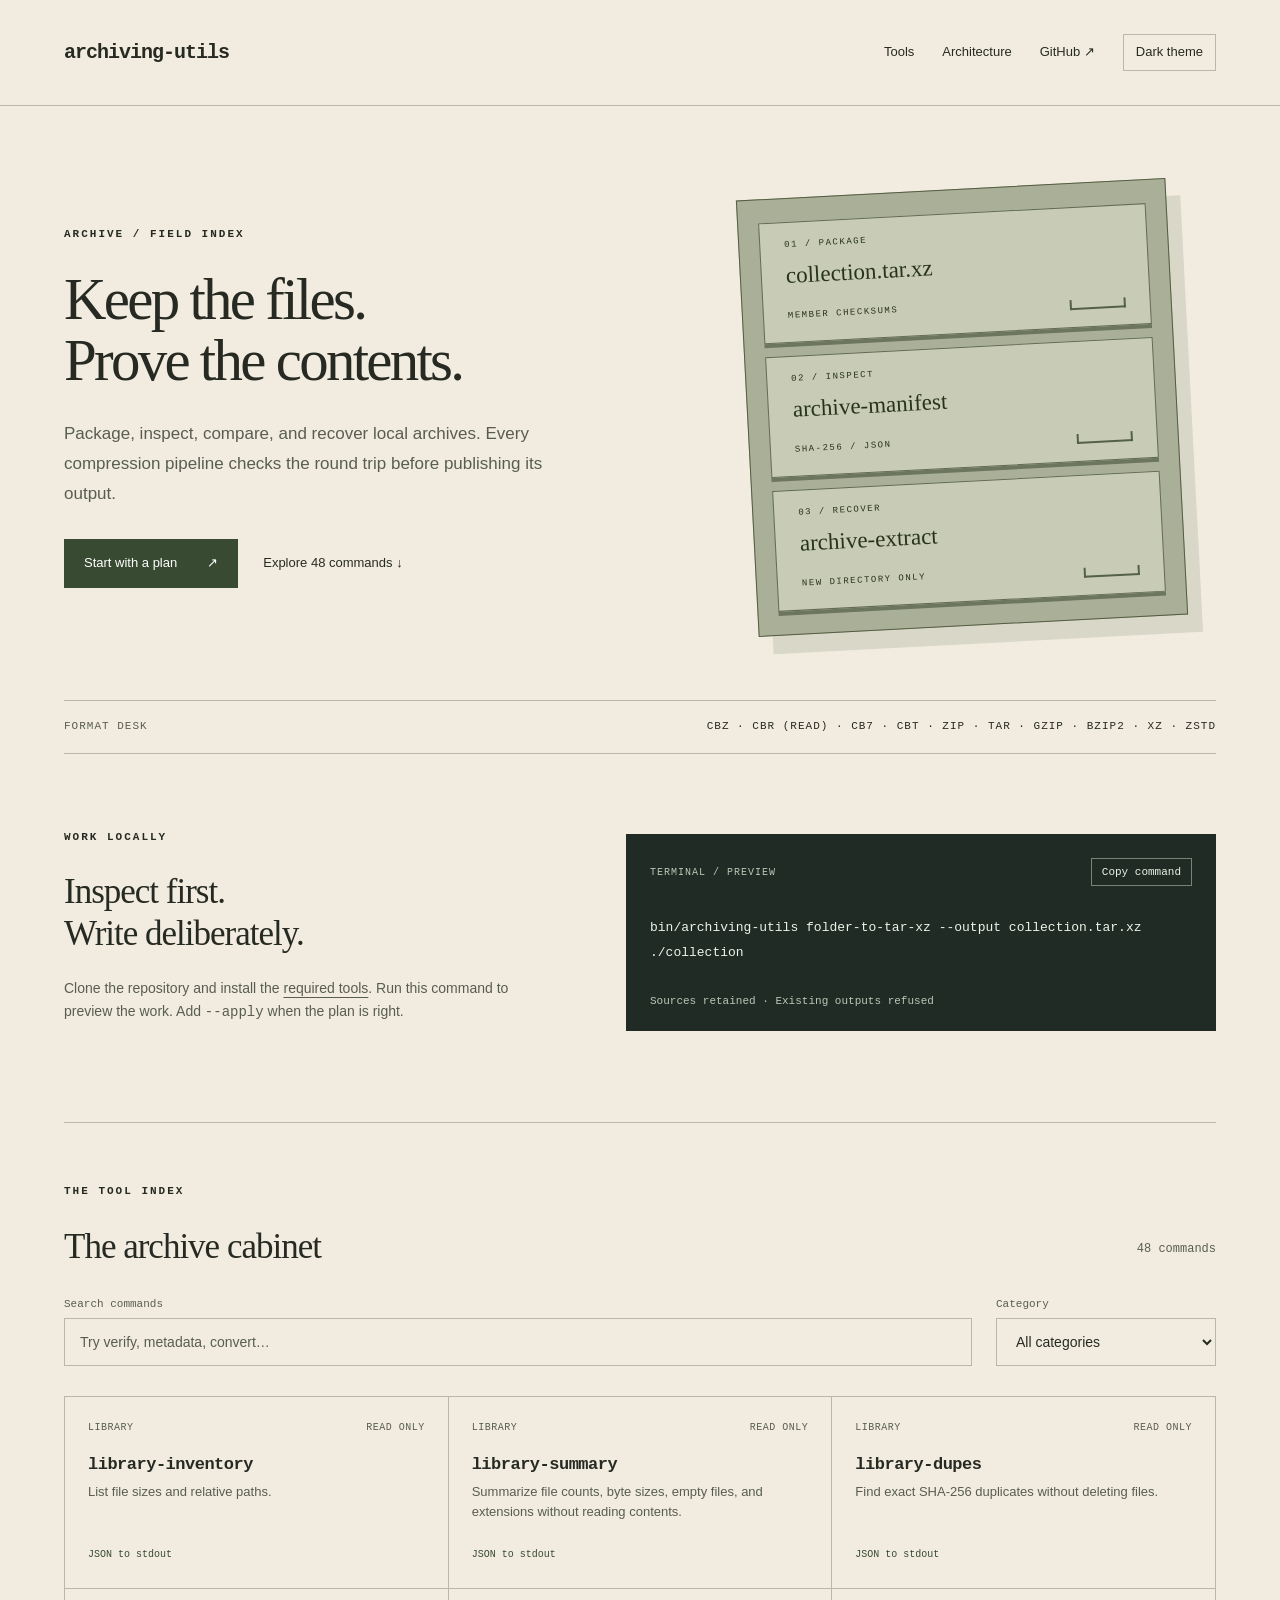
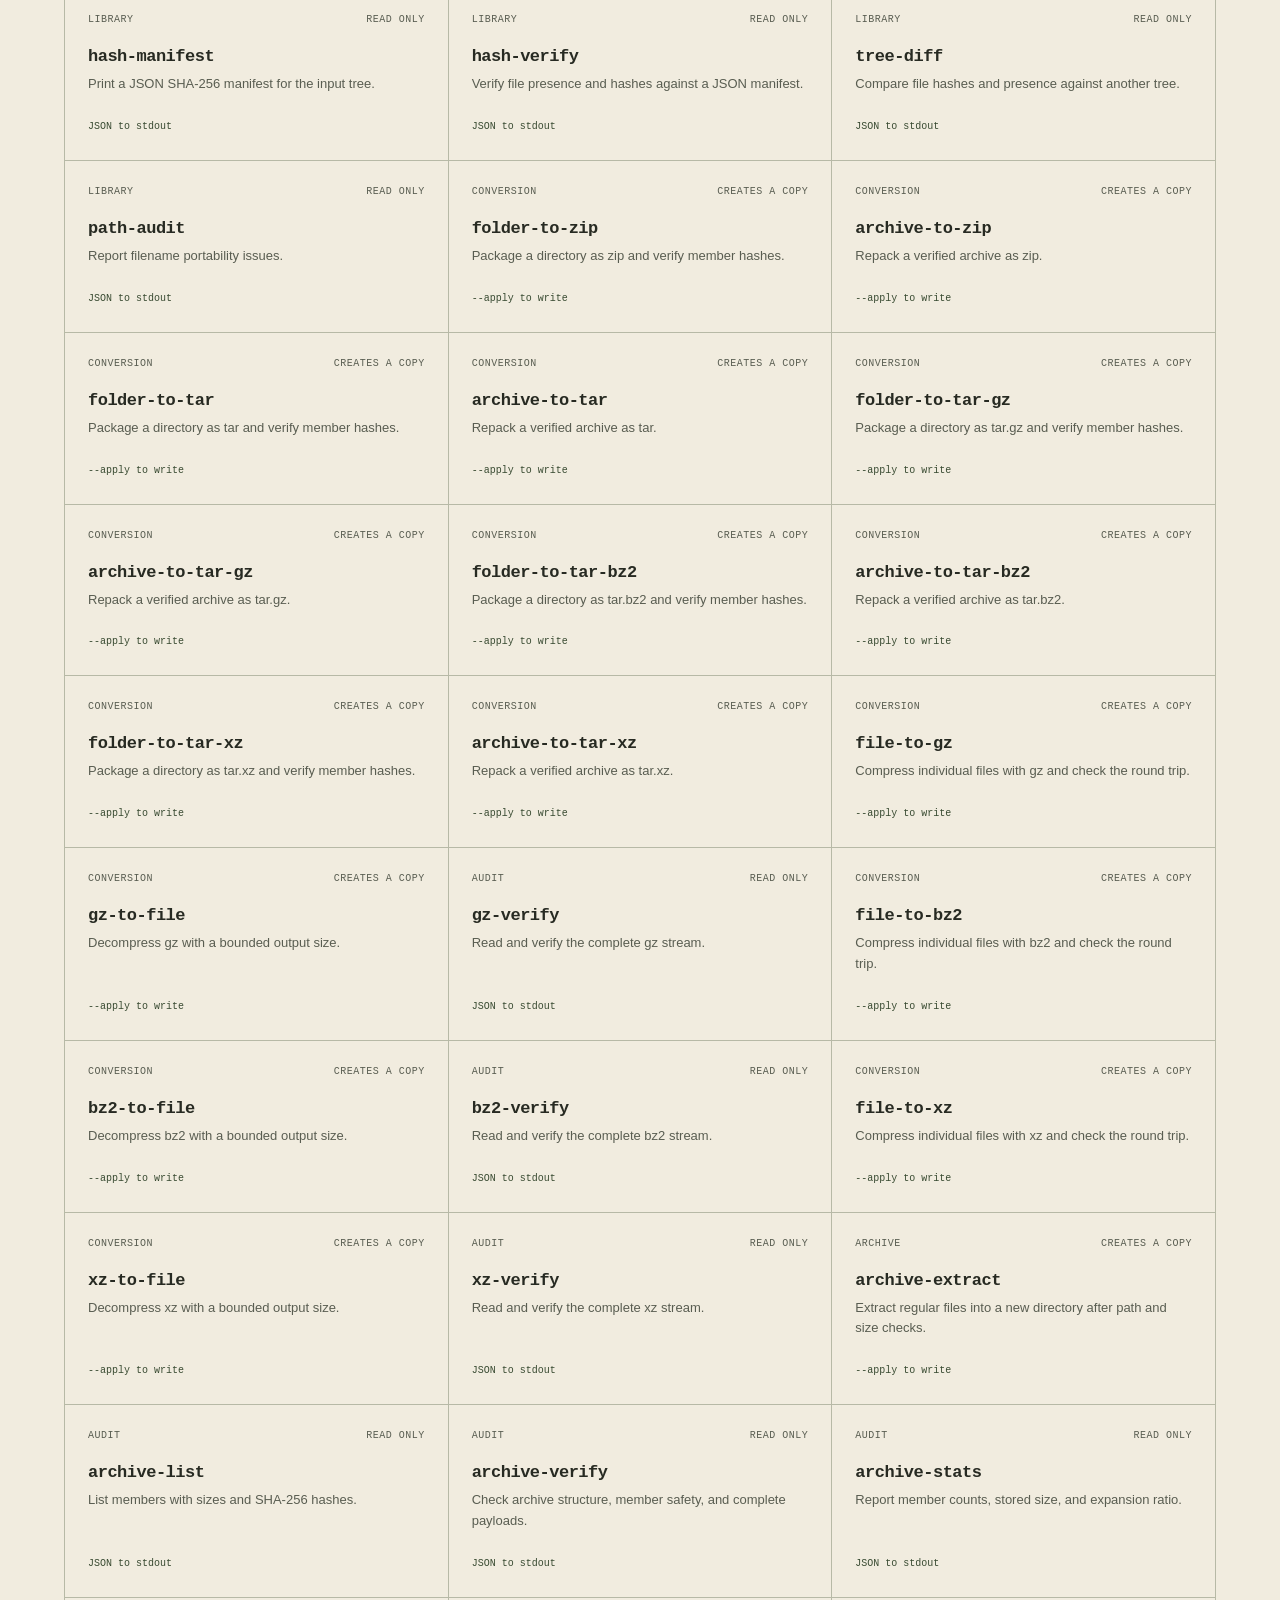
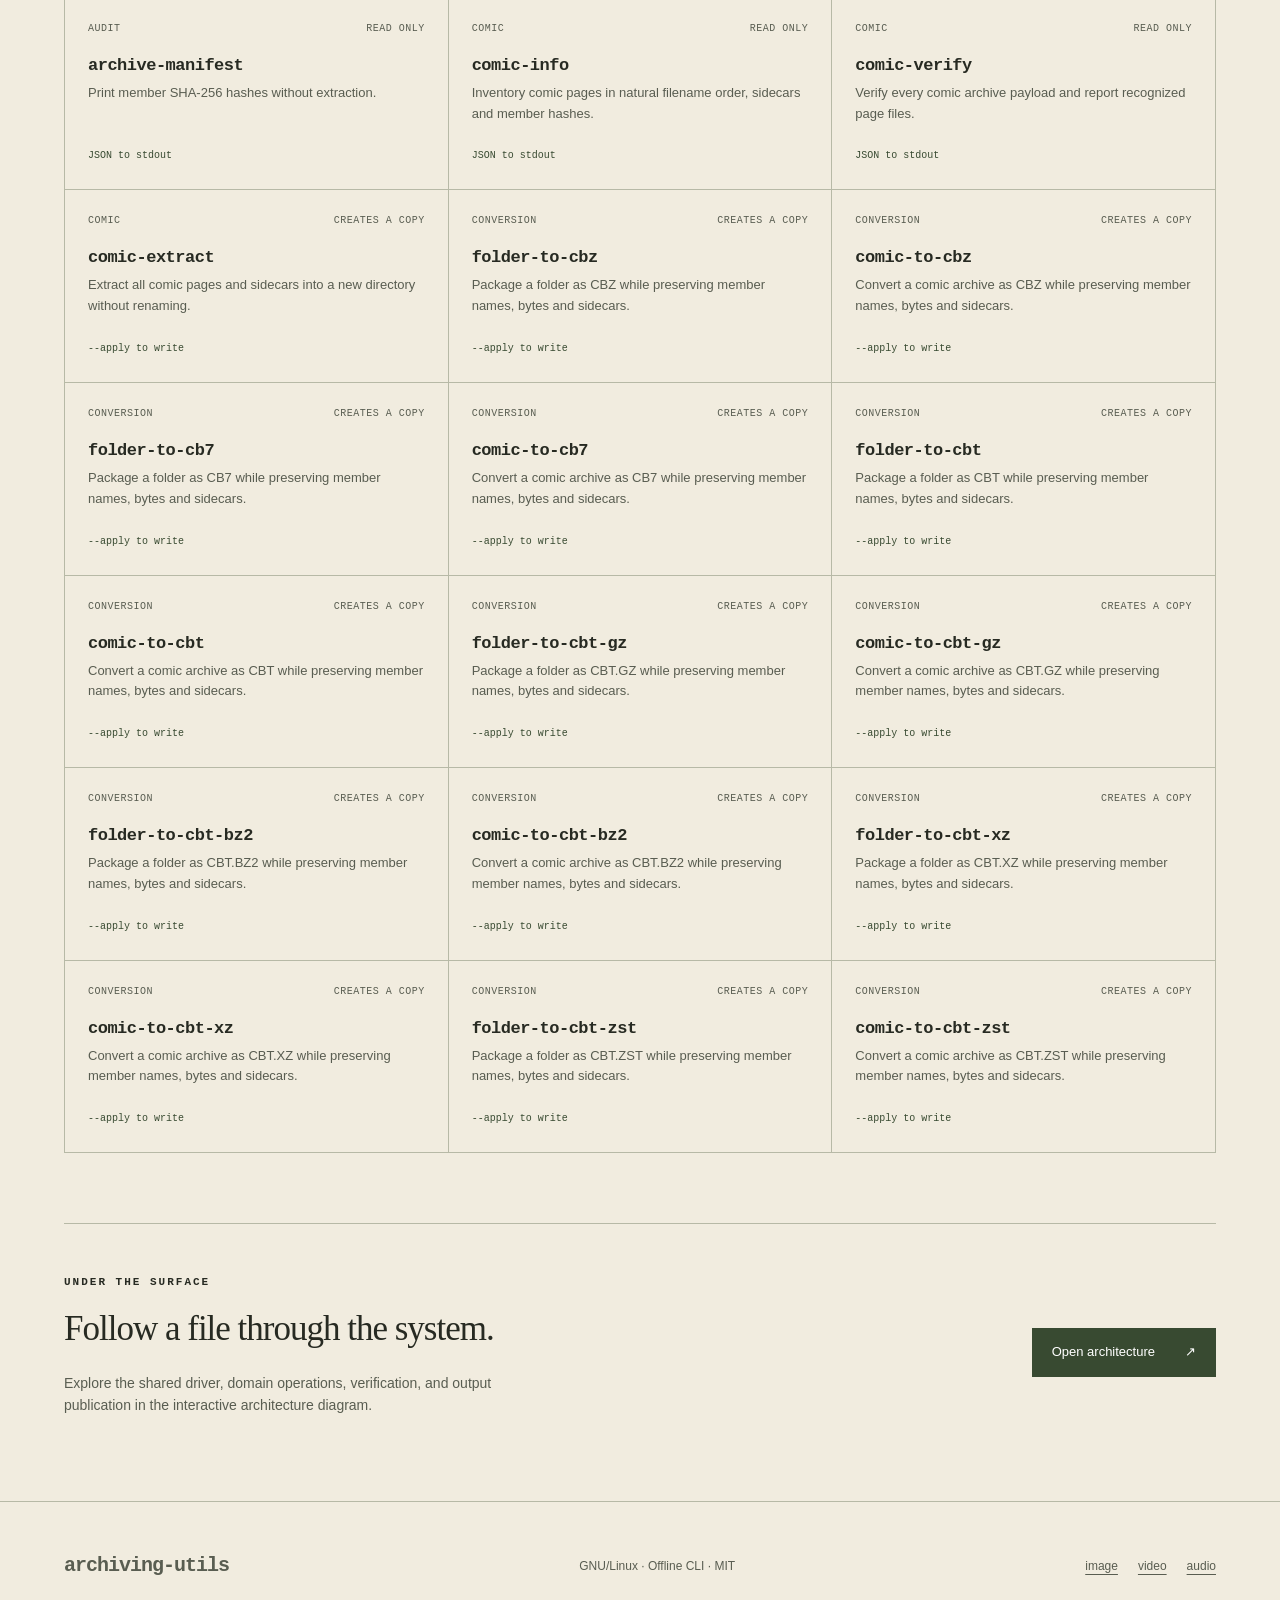
==== commit 0c89a082: "feat: create extract and convert comic archives" ====
--- a/site/index.html
+++ b/site/index.html
@@ -1,9 +1,9 @@
 <!doctype html>
 <html lang="en"><head><meta charset="utf-8"><meta name="viewport" content="width=device-width, initial-scale=1"><meta name="description" content="Package, inspect, compare, and recover local archives. Every compression pipeline checks the round trip before publishing its output."><meta name="color-scheme" content="light dark"><title>archiving-utils — local library tools</title><link rel="icon" href="favicon.svg" type="image/svg+xml"><link rel="stylesheet" href="style.css"><script src="app.js" defer></script></head>
 <body class="archive"><a class="skip" href="#main">Skip to content</a><header><a class="wordmark" href="./">archiving-utils</a><nav aria-label="Main"><a href="#catalog">Tools</a><a href="diagrams/architecture.html">Architecture</a><a href="https://github.com/bolens/archiving-utils">GitHub ↗</a><button id="theme" type="button" aria-label="Toggle color theme">Theme</button></nav></header>
-<main id="main"><section class="hero"><div class="hero-copy"><p class="eyebrow">ARCHIVE / FIELD INDEX</p><h1>Keep the files.<br>Prove the contents.</h1><p class="intro">Package, inspect, compare, and recover local archives. Every compression pipeline checks the round trip before publishing its output.</p><div class="hero-actions"><a class="primary" href="#start">Start with a plan <span>↗</span></a><a href="#catalog">Explore 31 commands ↓</a></div></div><div class="hero-art" aria-hidden="true"><div class="cabinet"><div class="drawer"><span>01 / PACKAGE</span><b>collection.tar.xz</b><small>MEMBER CHECKSUMS</small></div><div class="drawer"><span>02 / INSPECT</span><b>archive-manifest</b><small>SHA-256 / JSON</small></div><div class="drawer"><span>03 / RECOVER</span><b>archive-extract</b><small>NEW DIRECTORY ONLY</small></div></div></div></section>
-<div class="format-band"><span>FORMAT DESK</span><p>ZIP · TAR · GZIP · BZIP2 · XZ</p></div>
+<main id="main"><section class="hero"><div class="hero-copy"><p class="eyebrow">ARCHIVE / FIELD INDEX</p><h1>Keep the files.<br>Prove the contents.</h1><p class="intro">Package, inspect, compare, and recover local archives. Every compression pipeline checks the round trip before publishing its output.</p><div class="hero-actions"><a class="primary" href="#start">Start with a plan <span>↗</span></a><a href="#catalog">Explore 48 commands ↓</a></div></div><div class="hero-art" aria-hidden="true"><div class="cabinet"><div class="drawer"><span>01 / PACKAGE</span><b>collection.tar.xz</b><small>MEMBER CHECKSUMS</small></div><div class="drawer"><span>02 / INSPECT</span><b>archive-manifest</b><small>SHA-256 / JSON</small></div><div class="drawer"><span>03 / RECOVER</span><b>archive-extract</b><small>NEW DIRECTORY ONLY</small></div></div></div></section>
+<div class="format-band"><span>FORMAT DESK</span><p>CBZ · CBR (READ) · CB7 · CBT · ZIP · TAR · GZIP · BZIP2 · XZ · ZSTD</p></div>
 <section id="start" class="start"><div><p class="eyebrow">WORK LOCALLY</p><h2>Inspect first.<br>Write deliberately.</h2><p>Clone the repository and install the <a href="https://github.com/bolens/archiving-utils/blob/main/docs/requirements.md">required tools</a>. Run this command to preview the work. Add <code>--apply</code> when the plan is right.</p></div><div class="terminal"><div class="terminal-title"><span>TERMINAL / PREVIEW</span><button id="copy" type="button">Copy command</button></div><pre><code id="command">bin/archiving-utils folder-to-tar-xz --output collection.tar.xz ./collection</code></pre><p id="copy-status" role="status">Sources retained · Existing outputs refused</p></div></section>
-<section id="catalog" class="catalog"><div class="section-heading"><div><p class="eyebrow">THE TOOL INDEX</p><h2>The archive cabinet</h2></div><p id="count" role="status">31 commands</p></div><div class="filters"><label>Search commands<input type="search" id="search" placeholder="Try verify, metadata, convert…"></label><label>Category<select id="category"><option value="all">All categories</option><option value="archive">Archive</option><option value="audit">Audit</option><option value="conversion">Conversion</option><option value="library">Library</option></select></label></div><div class="tools"><article class="tool" data-category="library" data-search="library-inventory List file sizes and relative paths."><div class="tool-meta"><span>library</span><span>Read only</span></div><h3><a href="https://github.com/bolens/archiving-utils/tree/main/util/library/library-inventory">library-inventory</a></h3><p>List file sizes and relative paths.</p><code>JSON to stdout</code></article><article class="tool" data-category="library" data-search="library-summary Summarize file counts, byte sizes, empty files, and extensions without reading contents."><div class="tool-meta"><span>library</span><span>Read only</span></div><h3><a href="https://github.com/bolens/archiving-utils/tree/main/util/library/library-summary">library-summary</a></h3><p>Summarize file counts, byte sizes, empty files, and extensions without reading contents.</p><code>JSON to stdout</code></article><article class="tool" data-category="library" data-search="library-dupes Find exact SHA-256 duplicates without deleting files."><div class="tool-meta"><span>library</span><span>Read only</span></div><h3><a href="https://github.com/bolens/archiving-utils/tree/main/util/library/library-dupes">library-dupes</a></h3><p>Find exact SHA-256 duplicates without deleting files.</p><code>JSON to stdout</code></article><article class="tool" data-category="library" data-search="hash-manifest Print a JSON SHA-256 manifest for the input tree."><div class="tool-meta"><span>library</span><span>Read only</span></div><h3><a href="https://github.com/bolens/archiving-utils/tree/main/util/library/hash-manifest">hash-manifest</a></h3><p>Print a JSON SHA-256 manifest for the input tree.</p><code>JSON to stdout</code></article><article class="tool" data-category="library" data-search="hash-verify Verify file presence and hashes against a JSON manifest."><div class="tool-meta"><span>library</span><span>Read only</span></div><h3><a href="https://github.com/bolens/archiving-utils/tree/main/util/library/hash-verify">hash-verify</a></h3><p>Verify file presence and hashes against a JSON manifest.</p><code>JSON to stdout</code></article><article class="tool" data-category="library" data-search="tree-diff Compare file hashes and presence against another tree."><div class="tool-meta"><span>library</span><span>Read only</span></div><h3><a href="https://github.com/bolens/archiving-utils/tree/main/util/library/tree-diff">tree-diff</a></h3><p>Compare file hashes and presence against another tree.</p><code>JSON to stdout</code></article><article class="tool" data-category="library" data-search="path-audit Report filename portability issues."><div class="tool-meta"><span>library</span><span>Read only</span></div><h3><a href="https://github.com/bolens/archiving-utils/tree/main/util/library/path-audit">path-audit</a></h3><p>Report filename portability issues.</p><code>JSON to stdout</code></article><article class="tool" data-category="conversion" data-search="folder-to-zip Package a directory as zip and verify member hashes."><div class="tool-meta"><span>conversion</span><span>Creates a copy</span></div><h3><a href="https://github.com/bolens/archiving-utils/tree/main/conversion/folder-to-zip">folder-to-zip</a></h3><p>Package a directory as zip and verify member hashes.</p><code>--apply to write</code></article><article class="tool" data-category="conversion" data-search="archive-to-zip Repack a verified archive as zip."><div class="tool-meta"><span>conversion</span><span>Creates a copy</span></div><h3><a href="https://github.com/bolens/archiving-utils/tree/main/conversion/archive-to-zip">archive-to-zip</a></h3><p>Repack a verified archive as zip.</p><code>--apply to write</code></article><article class="tool" data-category="conversion" data-search="folder-to-tar Package a directory as tar and verify member hashes."><div class="tool-meta"><span>conversion</span><span>Creates a copy</span></div><h3><a href="https://github.com/bolens/archiving-utils/tree/main/conversion/folder-to-tar">folder-to-tar</a></h3><p>Package a directory as tar and verify member hashes.</p><code>--apply to write</code></article><article class="tool" data-category="conversion" data-search="archive-to-tar Repack a verified archive as tar."><div class="tool-meta"><span>conversion</span><span>Creates a copy</span></div><h3><a href="https://github.com/bolens/archiving-utils/tree/main/conversion/archive-to-tar">archive-to-tar</a></h3><p>Repack a verified archive as tar.</p><code>--apply to write</code></article><article class="tool" data-category="conversion" data-search="folder-to-tar-gz Package a directory as tar.gz and verify member hashes."><div class="tool-meta"><span>conversion</span><span>Creates a copy</span></div><h3><a href="https://github.com/bolens/archiving-utils/tree/main/conversion/folder-to-tar-gz">folder-to-tar-gz</a></h3><p>Package a directory as tar.gz and verify member hashes.</p><code>--apply to write</code></article><article class="tool" data-category="conversion" data-search="archive-to-tar-gz Repack a verified archive as tar.gz."><div class="tool-meta"><span>conversion</span><span>Creates a copy</span></div><h3><a href="https://github.com/bolens/archiving-utils/tree/main/conversion/archive-to-tar-gz">archive-to-tar-gz</a></h3><p>Repack a verified archive as tar.gz.</p><code>--apply to write</code></article><article class="tool" data-category="conversion" data-search="folder-to-tar-bz2 Package a directory as tar.bz2 and verify member hashes."><div class="tool-meta"><span>conversion</span><span>Creates a copy</span></div><h3><a href="https://github.com/bolens/archiving-utils/tree/main/conversion/folder-to-tar-bz2">folder-to-tar-bz2</a></h3><p>Package a directory as tar.bz2 and verify member hashes.</p><code>--apply to write</code></article><article class="tool" data-category="conversion" data-search="archive-to-tar-bz2 Repack a verified archive as tar.bz2."><div class="tool-meta"><span>conversion</span><span>Creates a copy</span></div><h3><a href="https://github.com/bolens/archiving-utils/tree/main/conversion/archive-to-tar-bz2">archive-to-tar-bz2</a></h3><p>Repack a verified archive as tar.bz2.</p><code>--apply to write</code></article><article class="tool" data-category="conversion" data-search="folder-to-tar-xz Package a directory as tar.xz and verify member hashes."><div class="tool-meta"><span>conversion</span><span>Creates a copy</span></div><h3><a href="https://github.com/bolens/archiving-utils/tree/main/conversion/folder-to-tar-xz">folder-to-tar-xz</a></h3><p>Package a directory as tar.xz and verify member hashes.</p><code>--apply to write</code></article><article class="tool" data-category="conversion" data-search="archive-to-tar-xz Repack a verified archive as tar.xz."><div class="tool-meta"><span>conversion</span><span>Creates a copy</span></div><h3><a href="https://github.com/bolens/archiving-utils/tree/main/conversion/archive-to-tar-xz">archive-to-tar-xz</a></h3><p>Repack a verified archive as tar.xz.</p><code>--apply to write</code></article><article class="tool" data-category="conversion" data-search="file-to-gz Compress individual files with gz and check the round trip."><div class="tool-meta"><span>conversion</span><span>Creates a copy</span></div><h3><a href="https://github.com/bolens/archiving-utils/tree/main/conversion/file-to-gz">file-to-gz</a></h3><p>Compress individual files with gz and check the round trip.</p><code>--apply to write</code></article><article class="tool" data-category="conversion" data-search="gz-to-file Decompress gz with a bounded output size."><div class="tool-meta"><span>conversion</span><span>Creates a copy</span></div><h3><a href="https://github.com/bolens/archiving-utils/tree/main/conversion/gz-to-file">gz-to-file</a></h3><p>Decompress gz with a bounded output size.</p><code>--apply to write</code></article><article class="tool" data-category="audit" data-search="gz-verify Read and verify the complete gz stream."><div class="tool-meta"><span>audit</span><span>Read only</span></div><h3><a href="https://github.com/bolens/archiving-utils/tree/main/util/audit/gz-verify">gz-verify</a></h3><p>Read and verify the complete gz stream.</p><code>JSON to stdout</code></article><article class="tool" data-category="conversion" data-search="file-to-bz2 Compress individual files with bz2 and check the round trip."><div class="tool-meta"><span>conversion</span><span>Creates a copy</span></div><h3><a href="https://github.com/bolens/archiving-utils/tree/main/conversion/file-to-bz2">file-to-bz2</a></h3><p>Compress individual files with bz2 and check the round trip.</p><code>--apply to write</code></article><article class="tool" data-category="conversion" data-search="bz2-to-file Decompress bz2 with a bounded output size."><div class="tool-meta"><span>conversion</span><span>Creates a copy</span></div><h3><a href="https://github.com/bolens/archiving-utils/tree/main/conversion/bz2-to-file">bz2-to-file</a></h3><p>Decompress bz2 with a bounded output size.</p><code>--apply to write</code></article><article class="tool" data-category="audit" data-search="bz2-verify Read and verify the complete bz2 stream."><div class="tool-meta"><span>audit</span><span>Read only</span></div><h3><a href="https://github.com/bolens/archiving-utils/tree/main/util/audit/bz2-verify">bz2-verify</a></h3><p>Read and verify the complete bz2 stream.</p><code>JSON to stdout</code></article><article class="tool" data-category="conversion" data-search="file-to-xz Compress individual files with xz and check the round trip."><div class="tool-meta"><span>conversion</span><span>Creates a copy</span></div><h3><a href="https://github.com/bolens/archiving-utils/tree/main/conversion/file-to-xz">file-to-xz</a></h3><p>Compress individual files with xz and check the round trip.</p><code>--apply to write</code></article><article class="tool" data-category="conversion" data-search="xz-to-file Decompress xz with a bounded output size."><div class="tool-meta"><span>conversion</span><span>Creates a copy</span></div><h3><a href="https://github.com/bolens/archiving-utils/tree/main/conversion/xz-to-file">xz-to-file</a></h3><p>Decompress xz with a bounded output size.</p><code>--apply to write</code></article><article class="tool" data-category="audit" data-search="xz-verify Read and verify the complete xz stream."><div class="tool-meta"><span>audit</span><span>Read only</span></div><h3><a href="https://github.com/bolens/archiving-utils/tree/main/util/audit/xz-verify">xz-verify</a></h3><p>Read and verify the complete xz stream.</p><code>JSON to stdout</code></article><article class="tool" data-category="archive" data-search="archive-extract Extract regular files into a new directory after path and size checks."><div class="tool-meta"><span>archive</span><span>Creates a copy</span></div><h3><a href="https://github.com/bolens/archiving-utils/tree/main/util/archive/archive-extract">archive-extract</a></h3><p>Extract regular files into a new directory after path and size checks.</p><code>--apply to write</code></article><article class="tool" data-category="audit" data-search="archive-list List members with sizes and SHA-256 hashes."><div class="tool-meta"><span>audit</span><span>Read only</span></div><h3><a href="https://github.com/bolens/archiving-utils/tree/main/util/audit/archive-list">archive-list</a></h3><p>List members with sizes and SHA-256 hashes.</p><code>JSON to stdout</code></article><article class="tool" data-category="audit" data-search="archive-verify Check archive structure, member safety, and complete payloads."><div class="tool-meta"><span>audit</span><span>Read only</span></div><h3><a href="https://github.com/bolens/archiving-utils/tree/main/util/audit/archive-verify">archive-verify</a></h3><p>Check archive structure, member safety, and complete payloads.</p><code>JSON to stdout</code></article><article class="tool" data-category="audit" data-search="archive-stats Report member counts, stored size, and expansion ratio."><div class="tool-meta"><span>audit</span><span>Read only</span></div><h3><a href="https://github.com/bolens/archiving-utils/tree/main/util/audit/archive-stats">archive-stats</a></h3><p>Report member counts, stored size, and expansion ratio.</p><code>JSON to stdout</code></article><article class="tool" data-category="audit" data-search="archive-manifest Print member SHA-256 hashes without extraction."><div class="tool-meta"><span>audit</span><span>Read only</span></div><h3><a href="https://github.com/bolens/archiving-utils/tree/main/util/audit/archive-manifest">archive-manifest</a></h3><p>Print member SHA-256 hashes without extraction.</p><code>JSON to stdout</code></article></div><p id="empty" hidden>No commands match. Try another search or select all categories.</p></section>
+<section id="catalog" class="catalog"><div class="section-heading"><div><p class="eyebrow">THE TOOL INDEX</p><h2>The archive cabinet</h2></div><p id="count" role="status">48 commands</p></div><div class="filters"><label>Search commands<input type="search" id="search" placeholder="Try verify, metadata, convert…"></label><label>Category<select id="category"><option value="all">All categories</option><option value="archive">Archive</option><option value="audit">Audit</option><option value="comic">Comic</option><option value="conversion">Conversion</option><option value="library">Library</option></select></label></div><div class="tools"><article class="tool" data-category="library" data-search="library-inventory List file sizes and relative paths."><div class="tool-meta"><span>library</span><span>Read only</span></div><h3><a href="https://github.com/bolens/archiving-utils/tree/main/util/library/library-inventory">library-inventory</a></h3><p>List file sizes and relative paths.</p><code>JSON to stdout</code></article><article class="tool" data-category="library" data-search="library-summary Summarize file counts, byte sizes, empty files, and extensions without reading contents."><div class="tool-meta"><span>library</span><span>Read only</span></div><h3><a href="https://github.com/bolens/archiving-utils/tree/main/util/library/library-summary">library-summary</a></h3><p>Summarize file counts, byte sizes, empty files, and extensions without reading contents.</p><code>JSON to stdout</code></article><article class="tool" data-category="library" data-search="library-dupes Find exact SHA-256 duplicates without deleting files."><div class="tool-meta"><span>library</span><span>Read only</span></div><h3><a href="https://github.com/bolens/archiving-utils/tree/main/util/library/library-dupes">library-dupes</a></h3><p>Find exact SHA-256 duplicates without deleting files.</p><code>JSON to stdout</code></article><article class="tool" data-category="library" data-search="hash-manifest Print a JSON SHA-256 manifest for the input tree."><div class="tool-meta"><span>library</span><span>Read only</span></div><h3><a href="https://github.com/bolens/archiving-utils/tree/main/util/library/hash-manifest">hash-manifest</a></h3><p>Print a JSON SHA-256 manifest for the input tree.</p><code>JSON to stdout</code></article><article class="tool" data-category="library" data-search="hash-verify Verify file presence and hashes against a JSON manifest."><div class="tool-meta"><span>library</span><span>Read only</span></div><h3><a href="https://github.com/bolens/archiving-utils/tree/main/util/library/hash-verify">hash-verify</a></h3><p>Verify file presence and hashes against a JSON manifest.</p><code>JSON to stdout</code></article><article class="tool" data-category="library" data-search="tree-diff Compare file hashes and presence against another tree."><div class="tool-meta"><span>library</span><span>Read only</span></div><h3><a href="https://github.com/bolens/archiving-utils/tree/main/util/library/tree-diff">tree-diff</a></h3><p>Compare file hashes and presence against another tree.</p><code>JSON to stdout</code></article><article class="tool" data-category="library" data-search="path-audit Report filename portability issues."><div class="tool-meta"><span>library</span><span>Read only</span></div><h3><a href="https://github.com/bolens/archiving-utils/tree/main/util/library/path-audit">path-audit</a></h3><p>Report filename portability issues.</p><code>JSON to stdout</code></article><article class="tool" data-category="conversion" data-search="folder-to-zip Package a directory as zip and verify member hashes."><div class="tool-meta"><span>conversion</span><span>Creates a copy</span></div><h3><a href="https://github.com/bolens/archiving-utils/tree/main/conversion/folder-to-zip">folder-to-zip</a></h3><p>Package a directory as zip and verify member hashes.</p><code>--apply to write</code></article><article class="tool" data-category="conversion" data-search="archive-to-zip Repack a verified archive as zip."><div class="tool-meta"><span>conversion</span><span>Creates a copy</span></div><h3><a href="https://github.com/bolens/archiving-utils/tree/main/conversion/archive-to-zip">archive-to-zip</a></h3><p>Repack a verified archive as zip.</p><code>--apply to write</code></article><article class="tool" data-category="conversion" data-search="folder-to-tar Package a directory as tar and verify member hashes."><div class="tool-meta"><span>conversion</span><span>Creates a copy</span></div><h3><a href="https://github.com/bolens/archiving-utils/tree/main/conversion/folder-to-tar">folder-to-tar</a></h3><p>Package a directory as tar and verify member hashes.</p><code>--apply to write</code></article><article class="tool" data-category="conversion" data-search="archive-to-tar Repack a verified archive as tar."><div class="tool-meta"><span>conversion</span><span>Creates a copy</span></div><h3><a href="https://github.com/bolens/archiving-utils/tree/main/conversion/archive-to-tar">archive-to-tar</a></h3><p>Repack a verified archive as tar.</p><code>--apply to write</code></article><article class="tool" data-category="conversion" data-search="folder-to-tar-gz Package a directory as tar.gz and verify member hashes."><div class="tool-meta"><span>conversion</span><span>Creates a copy</span></div><h3><a href="https://github.com/bolens/archiving-utils/tree/main/conversion/folder-to-tar-gz">folder-to-tar-gz</a></h3><p>Package a directory as tar.gz and verify member hashes.</p><code>--apply to write</code></article><article class="tool" data-category="conversion" data-search="archive-to-tar-gz Repack a verified archive as tar.gz."><div class="tool-meta"><span>conversion</span><span>Creates a copy</span></div><h3><a href="https://github.com/bolens/archiving-utils/tree/main/conversion/archive-to-tar-gz">archive-to-tar-gz</a></h3><p>Repack a verified archive as tar.gz.</p><code>--apply to write</code></article><article class="tool" data-category="conversion" data-search="folder-to-tar-bz2 Package a directory as tar.bz2 and verify member hashes."><div class="tool-meta"><span>conversion</span><span>Creates a copy</span></div><h3><a href="https://github.com/bolens/archiving-utils/tree/main/conversion/folder-to-tar-bz2">folder-to-tar-bz2</a></h3><p>Package a directory as tar.bz2 and verify member hashes.</p><code>--apply to write</code></article><article class="tool" data-category="conversion" data-search="archive-to-tar-bz2 Repack a verified archive as tar.bz2."><div class="tool-meta"><span>conversion</span><span>Creates a copy</span></div><h3><a href="https://github.com/bolens/archiving-utils/tree/main/conversion/archive-to-tar-bz2">archive-to-tar-bz2</a></h3><p>Repack a verified archive as tar.bz2.</p><code>--apply to write</code></article><article class="tool" data-category="conversion" data-search="folder-to-tar-xz Package a directory as tar.xz and verify member hashes."><div class="tool-meta"><span>conversion</span><span>Creates a copy</span></div><h3><a href="https://github.com/bolens/archiving-utils/tree/main/conversion/folder-to-tar-xz">folder-to-tar-xz</a></h3><p>Package a directory as tar.xz and verify member hashes.</p><code>--apply to write</code></article><article class="tool" data-category="conversion" data-search="archive-to-tar-xz Repack a verified archive as tar.xz."><div class="tool-meta"><span>conversion</span><span>Creates a copy</span></div><h3><a href="https://github.com/bolens/archiving-utils/tree/main/conversion/archive-to-tar-xz">archive-to-tar-xz</a></h3><p>Repack a verified archive as tar.xz.</p><code>--apply to write</code></article><article class="tool" data-category="conversion" data-search="file-to-gz Compress individual files with gz and check the round trip."><div class="tool-meta"><span>conversion</span><span>Creates a copy</span></div><h3><a href="https://github.com/bolens/archiving-utils/tree/main/conversion/file-to-gz">file-to-gz</a></h3><p>Compress individual files with gz and check the round trip.</p><code>--apply to write</code></article><article class="tool" data-category="conversion" data-search="gz-to-file Decompress gz with a bounded output size."><div class="tool-meta"><span>conversion</span><span>Creates a copy</span></div><h3><a href="https://github.com/bolens/archiving-utils/tree/main/conversion/gz-to-file">gz-to-file</a></h3><p>Decompress gz with a bounded output size.</p><code>--apply to write</code></article><article class="tool" data-category="audit" data-search="gz-verify Read and verify the complete gz stream."><div class="tool-meta"><span>audit</span><span>Read only</span></div><h3><a href="https://github.com/bolens/archiving-utils/tree/main/util/audit/gz-verify">gz-verify</a></h3><p>Read and verify the complete gz stream.</p><code>JSON to stdout</code></article><article class="tool" data-category="conversion" data-search="file-to-bz2 Compress individual files with bz2 and check the round trip."><div class="tool-meta"><span>conversion</span><span>Creates a copy</span></div><h3><a href="https://github.com/bolens/archiving-utils/tree/main/conversion/file-to-bz2">file-to-bz2</a></h3><p>Compress individual files with bz2 and check the round trip.</p><code>--apply to write</code></article><article class="tool" data-category="conversion" data-search="bz2-to-file Decompress bz2 with a bounded output size."><div class="tool-meta"><span>conversion</span><span>Creates a copy</span></div><h3><a href="https://github.com/bolens/archiving-utils/tree/main/conversion/bz2-to-file">bz2-to-file</a></h3><p>Decompress bz2 with a bounded output size.</p><code>--apply to write</code></article><article class="tool" data-category="audit" data-search="bz2-verify Read and verify the complete bz2 stream."><div class="tool-meta"><span>audit</span><span>Read only</span></div><h3><a href="https://github.com/bolens/archiving-utils/tree/main/util/audit/bz2-verify">bz2-verify</a></h3><p>Read and verify the complete bz2 stream.</p><code>JSON to stdout</code></article><article class="tool" data-category="conversion" data-search="file-to-xz Compress individual files with xz and check the round trip."><div class="tool-meta"><span>conversion</span><span>Creates a copy</span></div><h3><a href="https://github.com/bolens/archiving-utils/tree/main/conversion/file-to-xz">file-to-xz</a></h3><p>Compress individual files with xz and check the round trip.</p><code>--apply to write</code></article><article class="tool" data-category="conversion" data-search="xz-to-file Decompress xz with a bounded output size."><div class="tool-meta"><span>conversion</span><span>Creates a copy</span></div><h3><a href="https://github.com/bolens/archiving-utils/tree/main/conversion/xz-to-file">xz-to-file</a></h3><p>Decompress xz with a bounded output size.</p><code>--apply to write</code></article><article class="tool" data-category="audit" data-search="xz-verify Read and verify the complete xz stream."><div class="tool-meta"><span>audit</span><span>Read only</span></div><h3><a href="https://github.com/bolens/archiving-utils/tree/main/util/audit/xz-verify">xz-verify</a></h3><p>Read and verify the complete xz stream.</p><code>JSON to stdout</code></article><article class="tool" data-category="archive" data-search="archive-extract Extract regular files into a new directory after path and size checks."><div class="tool-meta"><span>archive</span><span>Creates a copy</span></div><h3><a href="https://github.com/bolens/archiving-utils/tree/main/util/archive/archive-extract">archive-extract</a></h3><p>Extract regular files into a new directory after path and size checks.</p><code>--apply to write</code></article><article class="tool" data-category="audit" data-search="archive-list List members with sizes and SHA-256 hashes."><div class="tool-meta"><span>audit</span><span>Read only</span></div><h3><a href="https://github.com/bolens/archiving-utils/tree/main/util/audit/archive-list">archive-list</a></h3><p>List members with sizes and SHA-256 hashes.</p><code>JSON to stdout</code></article><article class="tool" data-category="audit" data-search="archive-verify Check archive structure, member safety, and complete payloads."><div class="tool-meta"><span>audit</span><span>Read only</span></div><h3><a href="https://github.com/bolens/archiving-utils/tree/main/util/audit/archive-verify">archive-verify</a></h3><p>Check archive structure, member safety, and complete payloads.</p><code>JSON to stdout</code></article><article class="tool" data-category="audit" data-search="archive-stats Report member counts, stored size, and expansion ratio."><div class="tool-meta"><span>audit</span><span>Read only</span></div><h3><a href="https://github.com/bolens/archiving-utils/tree/main/util/audit/archive-stats">archive-stats</a></h3><p>Report member counts, stored size, and expansion ratio.</p><code>JSON to stdout</code></article><article class="tool" data-category="audit" data-search="archive-manifest Print member SHA-256 hashes without extraction."><div class="tool-meta"><span>audit</span><span>Read only</span></div><h3><a href="https://github.com/bolens/archiving-utils/tree/main/util/audit/archive-manifest">archive-manifest</a></h3><p>Print member SHA-256 hashes without extraction.</p><code>JSON to stdout</code></article><article class="tool" data-category="comic" data-search="comic-info Inventory comic pages in natural filename order, sidecars and member hashes."><div class="tool-meta"><span>comic</span><span>Read only</span></div><h3><a href="https://github.com/bolens/archiving-utils/tree/main/util/comic/comic-info">comic-info</a></h3><p>Inventory comic pages in natural filename order, sidecars and member hashes.</p><code>JSON to stdout</code></article><article class="tool" data-category="comic" data-search="comic-verify Verify every comic archive payload and report recognized page files."><div class="tool-meta"><span>comic</span><span>Read only</span></div><h3><a href="https://github.com/bolens/archiving-utils/tree/main/util/comic/comic-verify">comic-verify</a></h3><p>Verify every comic archive payload and report recognized page files.</p><code>JSON to stdout</code></article><article class="tool" data-category="comic" data-search="comic-extract Extract all comic pages and sidecars into a new directory without renaming."><div class="tool-meta"><span>comic</span><span>Creates a copy</span></div><h3><a href="https://github.com/bolens/archiving-utils/tree/main/util/comic/comic-extract">comic-extract</a></h3><p>Extract all comic pages and sidecars into a new directory without renaming.</p><code>--apply to write</code></article><article class="tool" data-category="conversion" data-search="folder-to-cbz Package a folder as CBZ while preserving member names, bytes and sidecars."><div class="tool-meta"><span>conversion</span><span>Creates a copy</span></div><h3><a href="https://github.com/bolens/archiving-utils/tree/main/conversion/folder-to-cbz">folder-to-cbz</a></h3><p>Package a folder as CBZ while preserving member names, bytes and sidecars.</p><code>--apply to write</code></article><article class="tool" data-category="conversion" data-search="comic-to-cbz Convert a comic archive as CBZ while preserving member names, bytes and sidecars."><div class="tool-meta"><span>conversion</span><span>Creates a copy</span></div><h3><a href="https://github.com/bolens/archiving-utils/tree/main/conversion/comic-to-cbz">comic-to-cbz</a></h3><p>Convert a comic archive as CBZ while preserving member names, bytes and sidecars.</p><code>--apply to write</code></article><article class="tool" data-category="conversion" data-search="folder-to-cb7 Package a folder as CB7 while preserving member names, bytes and sidecars."><div class="tool-meta"><span>conversion</span><span>Creates a copy</span></div><h3><a href="https://github.com/bolens/archiving-utils/tree/main/conversion/folder-to-cb7">folder-to-cb7</a></h3><p>Package a folder as CB7 while preserving member names, bytes and sidecars.</p><code>--apply to write</code></article><article class="tool" data-category="conversion" data-search="comic-to-cb7 Convert a comic archive as CB7 while preserving member names, bytes and sidecars."><div class="tool-meta"><span>conversion</span><span>Creates a copy</span></div><h3><a href="https://github.com/bolens/archiving-utils/tree/main/conversion/comic-to-cb7">comic-to-cb7</a></h3><p>Convert a comic archive as CB7 while preserving member names, bytes and sidecars.</p><code>--apply to write</code></article><article class="tool" data-category="conversion" data-search="folder-to-cbt Package a folder as CBT while preserving member names, bytes and sidecars."><div class="tool-meta"><span>conversion</span><span>Creates a copy</span></div><h3><a href="https://github.com/bolens/archiving-utils/tree/main/conversion/folder-to-cbt">folder-to-cbt</a></h3><p>Package a folder as CBT while preserving member names, bytes and sidecars.</p><code>--apply to write</code></article><article class="tool" data-category="conversion" data-search="comic-to-cbt Convert a comic archive as CBT while preserving member names, bytes and sidecars."><div class="tool-meta"><span>conversion</span><span>Creates a copy</span></div><h3><a href="https://github.com/bolens/archiving-utils/tree/main/conversion/comic-to-cbt">comic-to-cbt</a></h3><p>Convert a comic archive as CBT while preserving member names, bytes and sidecars.</p><code>--apply to write</code></article><article class="tool" data-category="conversion" data-search="folder-to-cbt-gz Package a folder as CBT.GZ while preserving member names, bytes and sidecars."><div class="tool-meta"><span>conversion</span><span>Creates a copy</span></div><h3><a href="https://github.com/bolens/archiving-utils/tree/main/conversion/folder-to-cbt-gz">folder-to-cbt-gz</a></h3><p>Package a folder as CBT.GZ while preserving member names, bytes and sidecars.</p><code>--apply to write</code></article><article class="tool" data-category="conversion" data-search="comic-to-cbt-gz Convert a comic archive as CBT.GZ while preserving member names, bytes and sidecars."><div class="tool-meta"><span>conversion</span><span>Creates a copy</span></div><h3><a href="https://github.com/bolens/archiving-utils/tree/main/conversion/comic-to-cbt-gz">comic-to-cbt-gz</a></h3><p>Convert a comic archive as CBT.GZ while preserving member names, bytes and sidecars.</p><code>--apply to write</code></article><article class="tool" data-category="conversion" data-search="folder-to-cbt-bz2 Package a folder as CBT.BZ2 while preserving member names, bytes and sidecars."><div class="tool-meta"><span>conversion</span><span>Creates a copy</span></div><h3><a href="https://github.com/bolens/archiving-utils/tree/main/conversion/folder-to-cbt-bz2">folder-to-cbt-bz2</a></h3><p>Package a folder as CBT.BZ2 while preserving member names, bytes and sidecars.</p><code>--apply to write</code></article><article class="tool" data-category="conversion" data-search="comic-to-cbt-bz2 Convert a comic archive as CBT.BZ2 while preserving member names, bytes and sidecars."><div class="tool-meta"><span>conversion</span><span>Creates a copy</span></div><h3><a href="https://github.com/bolens/archiving-utils/tree/main/conversion/comic-to-cbt-bz2">comic-to-cbt-bz2</a></h3><p>Convert a comic archive as CBT.BZ2 while preserving member names, bytes and sidecars.</p><code>--apply to write</code></article><article class="tool" data-category="conversion" data-search="folder-to-cbt-xz Package a folder as CBT.XZ while preserving member names, bytes and sidecars."><div class="tool-meta"><span>conversion</span><span>Creates a copy</span></div><h3><a href="https://github.com/bolens/archiving-utils/tree/main/conversion/folder-to-cbt-xz">folder-to-cbt-xz</a></h3><p>Package a folder as CBT.XZ while preserving member names, bytes and sidecars.</p><code>--apply to write</code></article><article class="tool" data-category="conversion" data-search="comic-to-cbt-xz Convert a comic archive as CBT.XZ while preserving member names, bytes and sidecars."><div class="tool-meta"><span>conversion</span><span>Creates a copy</span></div><h3><a href="https://github.com/bolens/archiving-utils/tree/main/conversion/comic-to-cbt-xz">comic-to-cbt-xz</a></h3><p>Convert a comic archive as CBT.XZ while preserving member names, bytes and sidecars.</p><code>--apply to write</code></article><article class="tool" data-category="conversion" data-search="folder-to-cbt-zst Package a folder as CBT.ZST while preserving member names, bytes and sidecars."><div class="tool-meta"><span>conversion</span><span>Creates a copy</span></div><h3><a href="https://github.com/bolens/archiving-utils/tree/main/conversion/folder-to-cbt-zst">folder-to-cbt-zst</a></h3><p>Package a folder as CBT.ZST while preserving member names, bytes and sidecars.</p><code>--apply to write</code></article><article class="tool" data-category="conversion" data-search="comic-to-cbt-zst Convert a comic archive as CBT.ZST while preserving member names, bytes and sidecars."><div class="tool-meta"><span>conversion</span><span>Creates a copy</span></div><h3><a href="https://github.com/bolens/archiving-utils/tree/main/conversion/comic-to-cbt-zst">comic-to-cbt-zst</a></h3><p>Convert a comic archive as CBT.ZST while preserving member names, bytes and sidecars.</p><code>--apply to write</code></article></div><p id="empty" hidden>No commands match. Try another search or select all categories.</p></section>
 <section class="architecture-link"><div><p class="eyebrow">UNDER THE SURFACE</p><h2>Follow a file through the system.</h2><p>Explore the shared driver, domain operations, verification, and output publication in the interactive architecture diagram.</p></div><a class="primary" href="diagrams/architecture.html">Open architecture <span>↗</span></a></section>
 </main><footer><a class="wordmark" href="./">archiving-utils</a><p>GNU/Linux · Offline CLI · MIT</p><div><a href="https://bolens.github.io/image-utils/">image</a><a href="https://bolens.github.io/video-utils/">video</a><a href="https://github.com/bolens/audio-utils">audio</a></div></footer></body></html>
